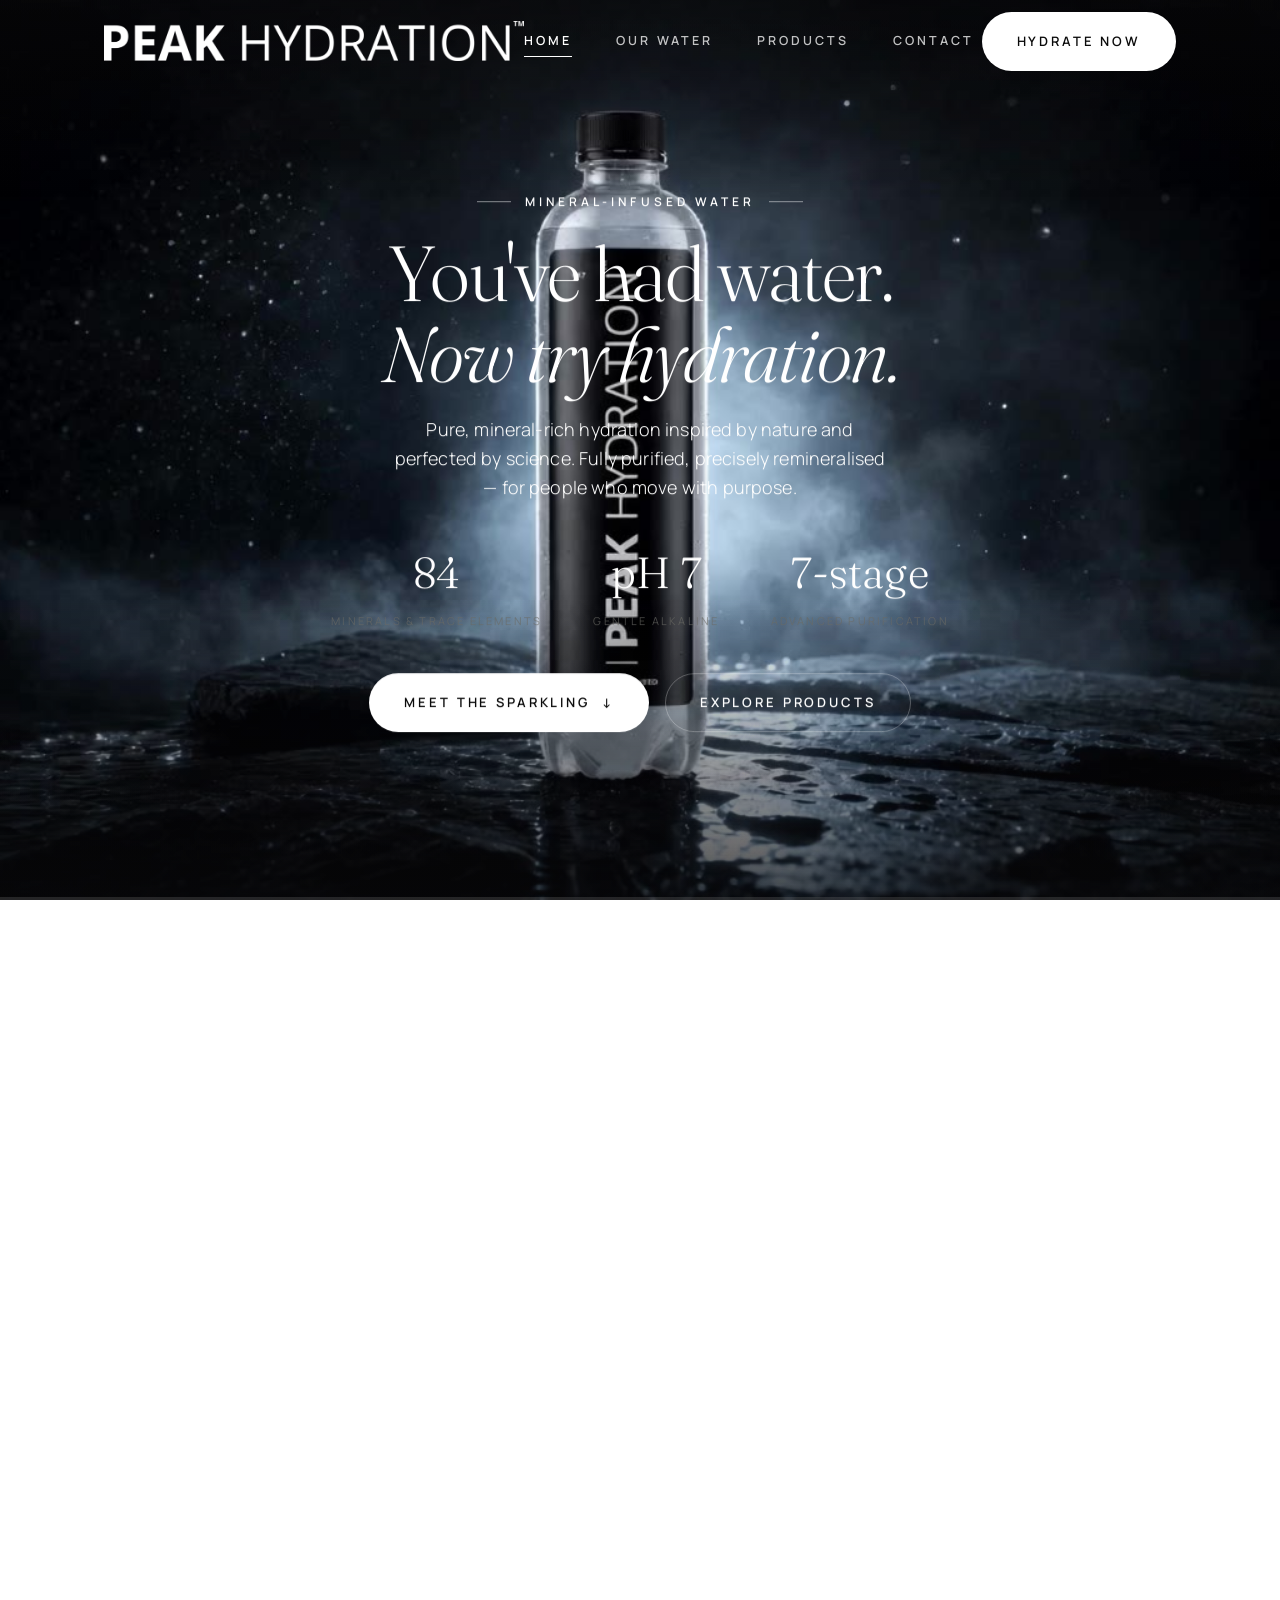
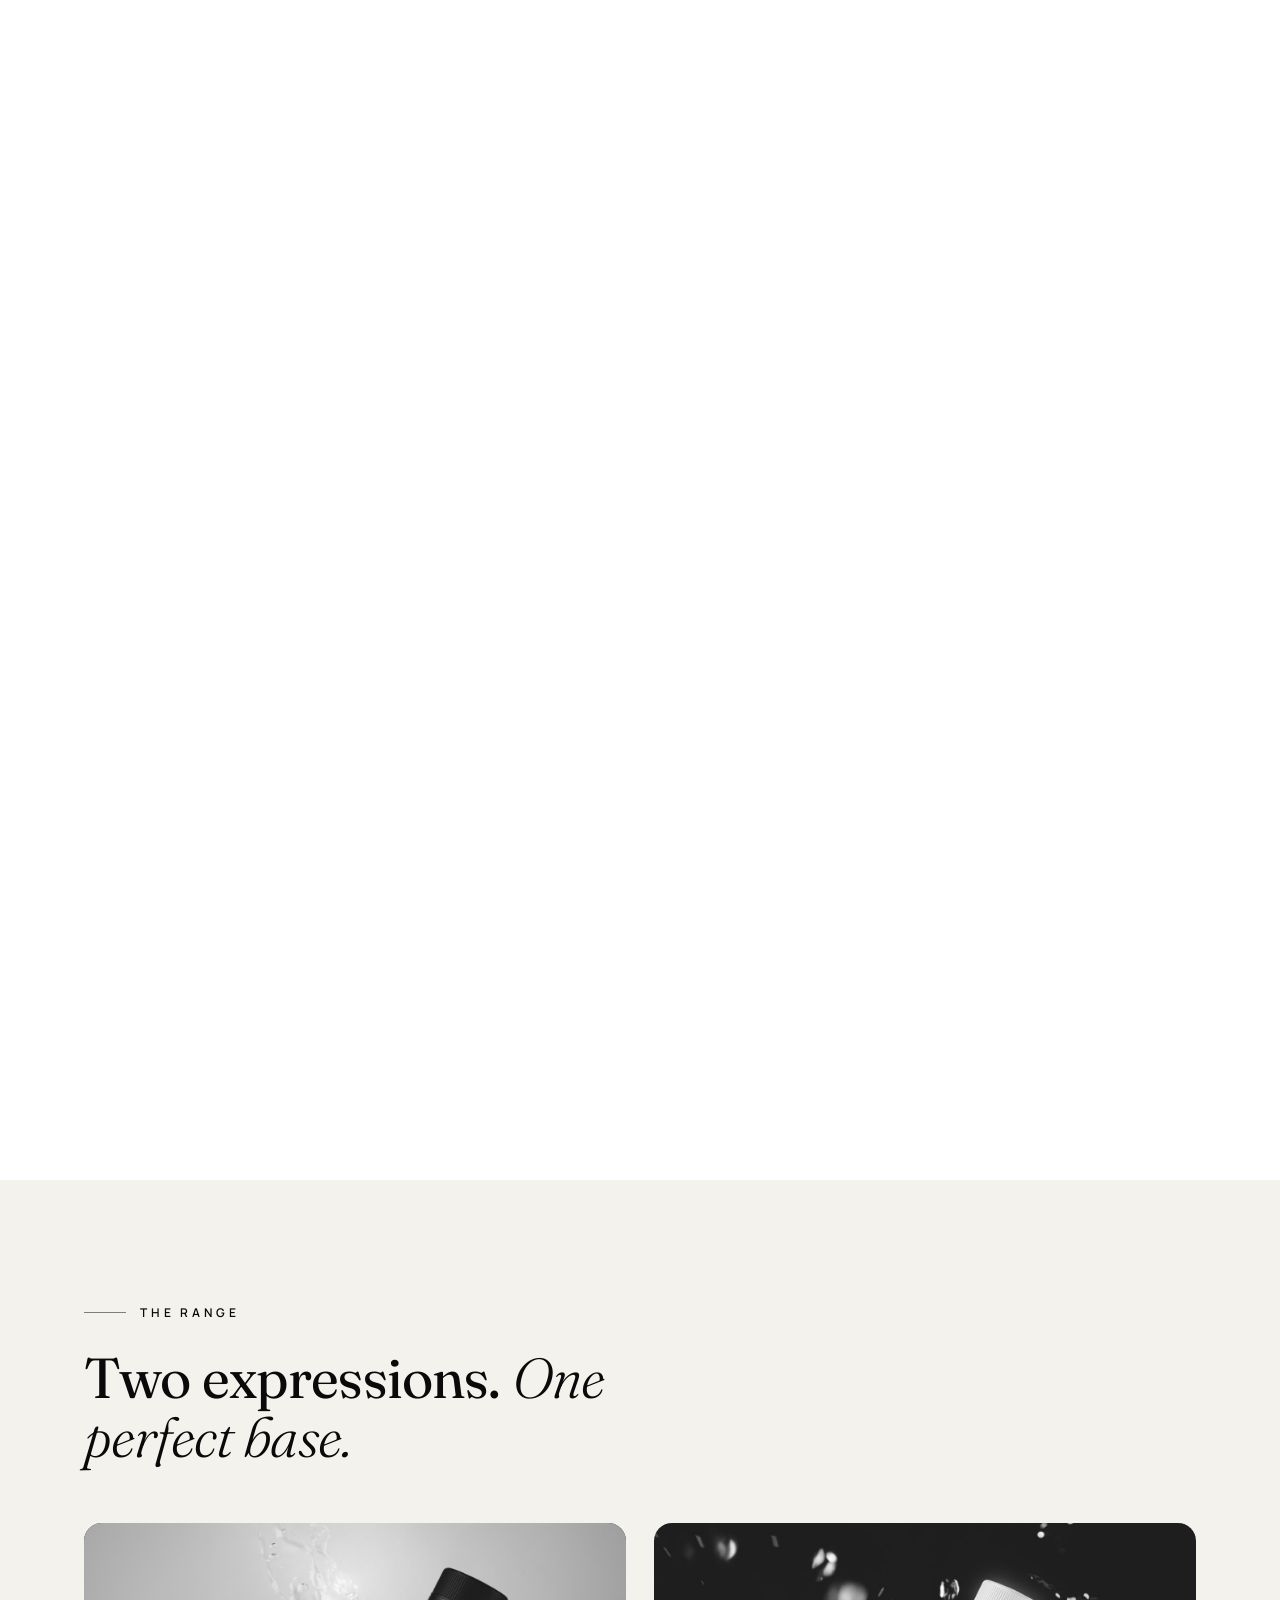
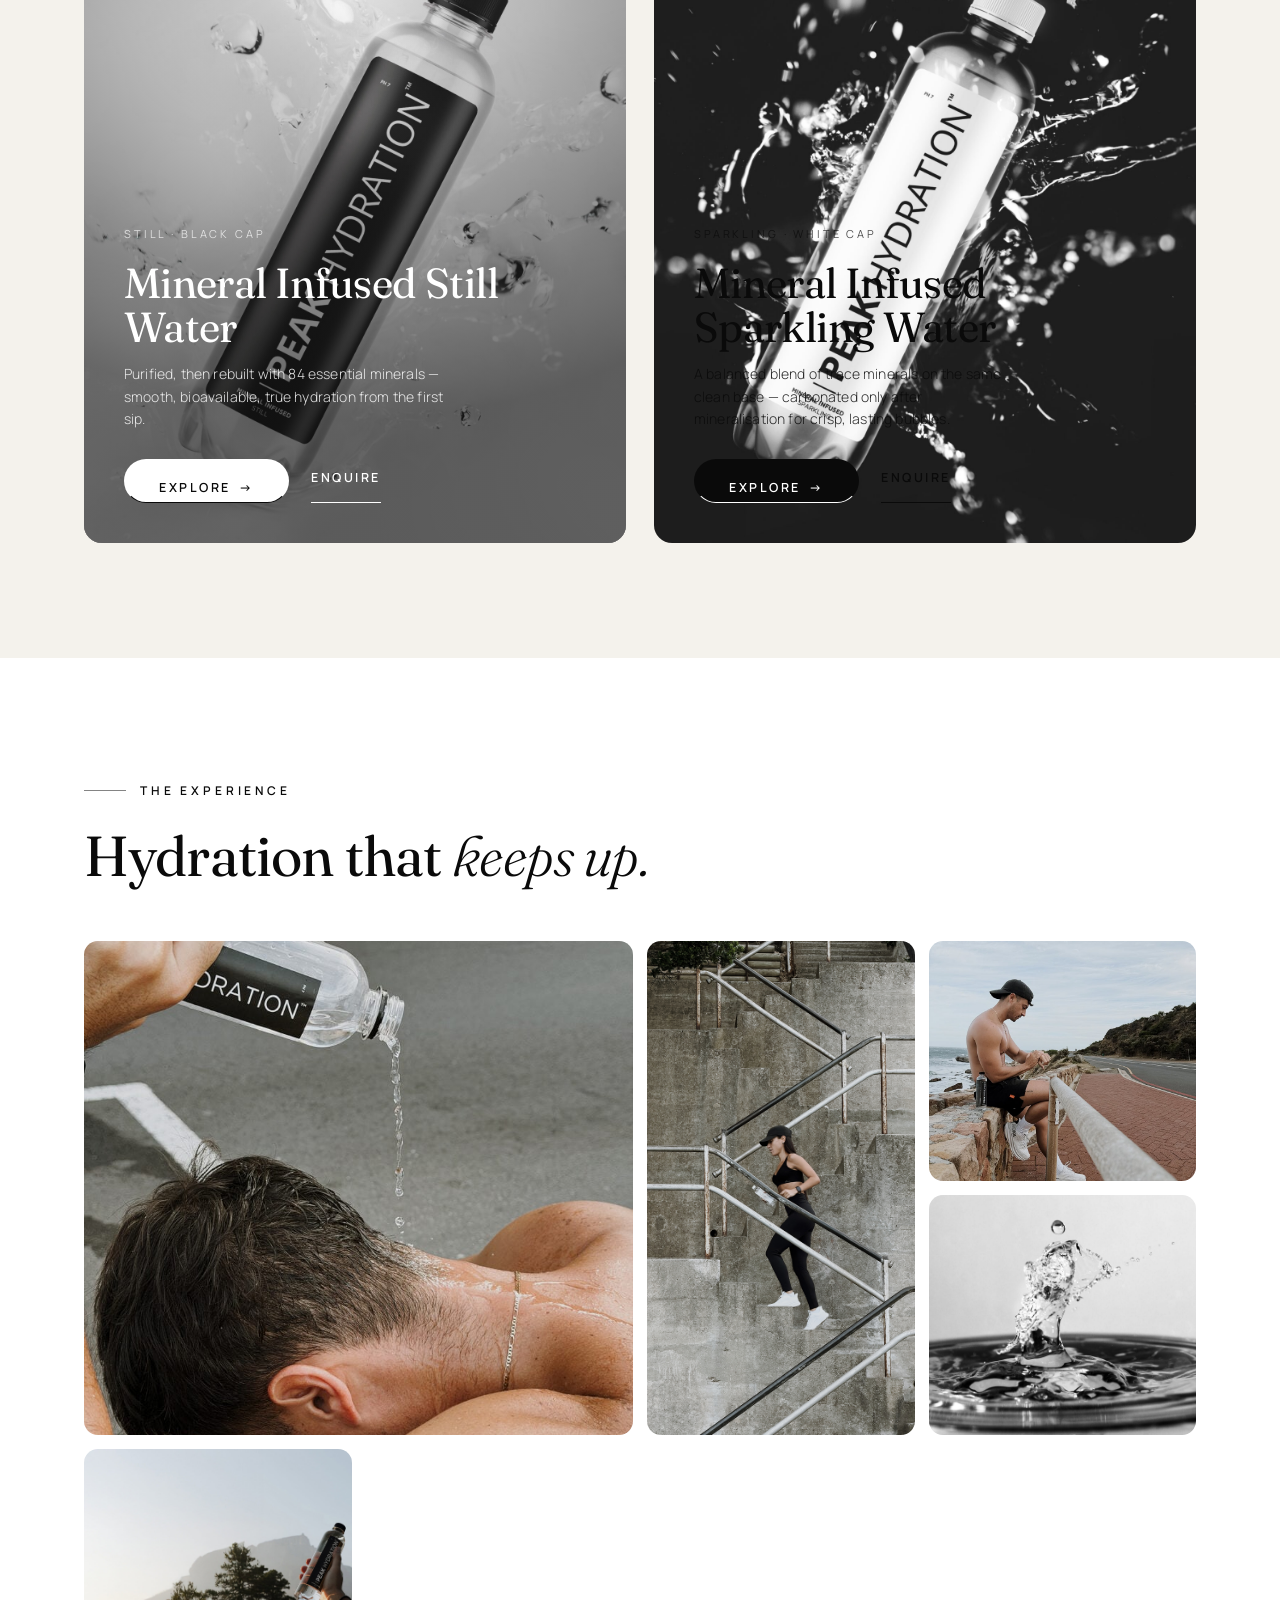
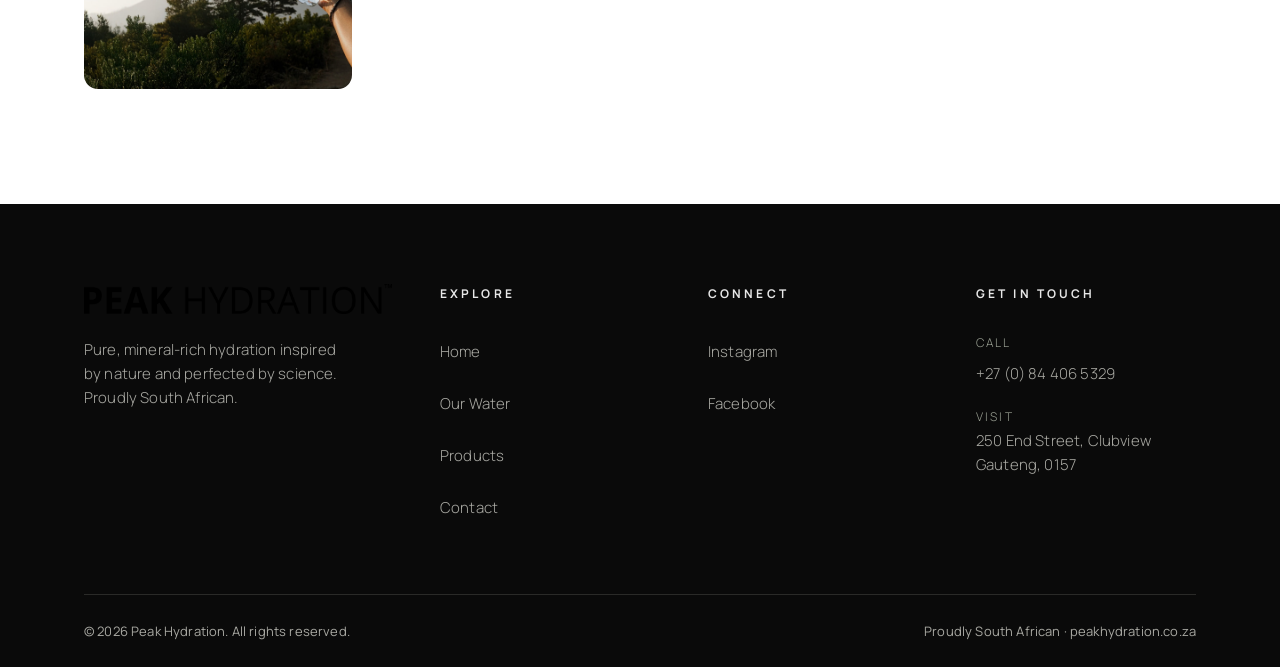
==== index.html @ 8efaf790 "first draft" ====
<!DOCTYPE html>
<html lang="en">
<head>
<meta charset="UTF-8">
<meta name="viewport" content="width=device-width, initial-scale=1.0">
<title>Peak Hydration — You've had water. Now try hydration.</title>
<meta name="description" content="Pure, mineral-rich hydration inspired by nature and perfected by science. Scroll through the film: watch the bottle spin, transform to sparkling, and burst into a splash. Peak Hydration — 84 minerals, pH 7, proudly South African.">
<meta name="theme-color" content="#0a0a0a">
<link rel="icon" type="image/png" href="assets/favicon.png">
<link rel="preconnect" href="https://fonts.googleapis.com">
<link rel="preconnect" href="https://fonts.gstatic.com" crossorigin>
<link href="https://fonts.googleapis.com/css2?family=Fraunces:ital,opsz,wght@0,9..144,300;0,9..144,400;0,9..144,500;1,9..144,300;1,9..144,400&family=Manrope:wght@300;400;500;600;700&display=swap" rel="stylesheet">
<link rel="stylesheet" href="css/style.css">
<link rel="stylesheet" href="css/movie.css">
</head>
<body>

<!-- ===================== HEADER ===================== -->
<header class="header header--dark">
  <div class="container nav-inner">
    <a href="index.html" class="brand" aria-label="Peak Hydration home">
      <img src="assets/logo.png" alt="Peak Hydration">
    </a>
    <nav class="nav-links" aria-label="Primary">
      <a href="index.html" class="active">Home</a>
      <a href="our-water.html">Our Water</a>
      <a href="products.html">Products</a>
      <a href="contact.html">Contact</a>
    </nav>
    <a href="products.html" class="btn btn--light nav-cta">Hydrate Now</a>
    <button class="nav-toggle" aria-label="Open menu" aria-expanded="false">
      <span></span><span></span><span></span>
    </button>
  </div>
</header>

<!-- ===================== MOBILE MENU ===================== -->
<div class="mobile-menu" aria-hidden="true">
  <a href="index.html">Home</a>
  <a href="our-water.html">Our Water</a>
  <a href="products.html">Products</a>
  <a href="contact.html">Contact</a>
  <div class="m-social">
    <a href="https://www.instagram.com/peakhydrationza/" target="_blank" rel="noopener">Instagram</a>
    <a href="https://www.facebook.com/profile.php?id=100063633965726" target="_blank" rel="noopener">Facebook</a>
  </div>
</div>

<!-- =====================================================================
     THE MOVIE — one continuous scroll-scrubbed film
     Three clips chained on a single timeline inside a single pinned stage.
     The picture never unsticks, so there is no seam at the hand-overs.
     ===================================================================== -->
<div class="movie" id="movie" aria-label="Peak Hydration film">

  <!-- scroll targets for #move-1/2/3 — JS parks them at the right moment -->
  <span class="movie-anchor" id="move-1"></span>
  <span class="movie-anchor" id="move-2"></span>
  <span class="movie-anchor" id="move-3"></span>

  <div class="movie-stage">

    <video class="movie-clip is-live" data-clip="0" data-dur="8.042"
           src="assets/video/clip1.mp4" poster="assets/video/clip1-poster.jpg"
           preload="auto" muted playsinline disablepictureinpicture
           disableremoteplayback tabindex="-1" aria-hidden="true"></video>
    <video class="movie-clip" data-clip="1" data-dur="8.042"
           src="assets/video/clip2.mp4" poster="assets/video/clip2-poster.jpg"
           preload="auto" muted playsinline disablepictureinpicture
           disableremoteplayback tabindex="-1" aria-hidden="true"></video>
    <video class="movie-clip" data-clip="2" data-dur="9.042"
           src="assets/video/clip3.mp4" poster="assets/video/clip3-poster.jpg"
           preload="auto" muted playsinline disablepictureinpicture
           disableremoteplayback tabindex="-1" aria-hidden="true"></video>

    <div class="movie-scrim movie-scrim--dark" aria-hidden="true"></div>
    <div class="movie-scrim movie-scrim--light" aria-hidden="true"></div>

    <!-- ---------- BEAT 1 · STILL ---------- -->
    <div class="movie-copy" data-copy="0">
      <div class="movie-copy__inner">
        <p class="mini">Mineral-Infused Water</p>
        <h1>You've had water.<br><em>Now try hydration.</em></h1>
        <p class="sub">Pure, mineral-rich hydration inspired by nature and perfected by science. Fully purified, precisely remineralised — for people who move with purpose.</p>
        <div class="facts">
          <div class="fact"><strong>84</strong><span>Minerals &amp; trace elements</span></div>
          <div class="fact"><strong>pH 7</strong><span>Gentle alkaline</span></div>
          <div class="fact"><strong>7-stage</strong><span>Advanced purification</span></div>
        </div>
        <div class="actions">
          <a href="#move-2" class="btn btn--solid">Meet the Sparkling <span class="arrow">↓</span></a>
          <a href="products.html" class="btn btn--ghost">Explore Products</a>
        </div>
      </div>
    </div>

    <!-- ---------- BEAT 2 · SPARKLING ---------- -->
    <div class="movie-copy" data-copy="1">
      <div class="movie-copy__inner">
        <p class="mini">Mineral-Infused Sparkling</p>
        <h2>The same water, <em>with a sparkle.</em></h2>
        <p class="sub">Built on the same clean, mineral-rich base, carbonated only after mineralisation — for a cleaner taste and fine, lasting bubbles. Same 84 minerals. Same pH&nbsp;7. Newly alive.</p>
        <div class="facts">
          <div class="fact"><strong>White cap</strong><span>Sparkling edition</span></div>
          <div class="fact"><strong>Fine</strong><span>Bubbles that last</span></div>
          <div class="fact"><strong>pH 7</strong><span>Gentle alkaline</span></div>
        </div>
        <div class="actions">
          <a href="#move-3" class="btn btn--solid">Keep Watching <span class="arrow">↓</span></a>
          <a href="products.html#sparkling" class="btn btn--ghost">Explore Sparkling</a>
        </div>
      </div>
    </div>

    <!-- ---------- BEAT 3 · JOIN THE MOVEMENT ---------- -->
    <div class="movie-copy cta-copy" data-copy="2">
      <div class="movie-copy__inner">
        <p class="mini">Join the Movement</p>
        <h2>Real minerals. <em>Real hydration.</em></h2>
        <p class="sub">Sharper focus. Total support. Pure balance. Be the first to know when Peak Hydration reaches your town.</p>
        <form class="form" action="send-message.php" method="POST" data-form>
          <input type="hidden" name="subject" value="Website — Join the movement">
          <input type="hidden" name="form" value="newsletter">
          <input type="email" name="email" placeholder="Your email address" required aria-label="Email">
          <button type="submit" class="btn btn--solid">Notify Me</button>
        </form>
        <p class="form-note" data-form-status></p>
      </div>
    </div>

    <div class="movie-hint" aria-hidden="true"><span class="mouse"></span>Scroll to pour</div>
  </div>
</div>

<!-- overall film progress rail -->
<div class="movie-progress" aria-hidden="true"><div class="movie-progress__fill"></div></div>

<!-- ===================== POST-MOVIE: THE RANGE ===================== -->
<section class="section section--cream">
  <div class="container">
    <span class="eyebrow reveal">The Range</span>
    <h2 class="display-md reveal" data-d="1" style="max-width:12em;margin:26px 0 56px;">Two expressions. <em class="italic">One perfect base.</em></h2>
    <div class="products-grid">
      <article class="product-card product-card--still reveal">
        <div class="product-card__bg"><img src="assets/still-square.jpg" alt="Mineral infused still water" loading="lazy"></div>
        <div class="product-card__body">
          <span class="tag">Still · Black Cap</span>
          <h3>Mineral Infused Still Water</h3>
          <p class="meta">Purified, then rebuilt with 84 essential minerals — smooth, bioavailable, true hydration from the first sip.</p>
          <div class="product-card__links">
            <a href="products.html#still" class="btn btn--light">Explore <span class="arrow">→</span></a>
            <a href="contact.html">Enquire</a>
          </div>
        </div>
      </article>
      <article class="product-card product-card--spark reveal" data-d="1">
        <div class="product-card__bg"><img src="assets/sparkling-square.jpg" alt="Mineral infused sparkling water" loading="lazy"></div>
        <div class="product-card__body">
          <span class="tag">Sparkling · White Cap</span>
          <h3>Mineral Infused Sparkling Water</h3>
          <p class="meta">A balanced blend of trace minerals on the same clean base — carbonated only after mineralisation for crisp, lasting bubbles.</p>
          <div class="product-card__links">
            <a href="products.html#sparkling" class="btn btn--dark">Explore <span class="arrow">→</span></a>
            <a href="contact.html">Enquire</a>
          </div>
        </div>
      </article>
    </div>
  </div>
</section>

<!-- ===================== POST-MOVIE: GALLERY ===================== -->
<section class="section">
  <div class="container">
    <span class="eyebrow reveal">The Experience</span>
    <h2 class="display-md reveal" data-d="1" style="margin:26px 0 56px;">Hydration that <em class="italic">keeps up.</em></h2>
    <div class="gallery">
      <figure class="wide reveal"><img src="assets/gap.jpg" alt="Clean, mineralised water" loading="lazy"></figure>
      <figure class="tall reveal" data-d="1"><img src="assets/lifestyle-1.jpg" alt="Peak Hydration in action" loading="lazy"></figure>
      <figure class="reveal" data-d="2"><img src="assets/lifestyle-2.jpg" alt="Peak Hydration" loading="lazy"></figure>
      <figure class="reveal" data-d="2"><img src="assets/purified.jpg" alt="Waterfall source" loading="lazy"></figure>
      <figure class="reveal" data-d="3"><img src="assets/sparkling-wide.jpg" alt="Sparkling water" loading="lazy"></figure>
    </div>
  </div>
</section>

<!-- ===================== FOOTER ===================== -->
<footer class="footer">
  <div class="container">
    <div class="footer__top">
      <div class="footer__brand">
        <img src="assets/logo.png" alt="Peak Hydration">
        <p class="footer__about">Pure, mineral-rich hydration inspired by nature and perfected by science. Proudly South African.</p>
      </div>
      <div>
        <h4>Explore</h4>
        <ul>
          <li><a href="index.html">Home</a></li>
          <li><a href="our-water.html">Our Water</a></li>
          <li><a href="products.html">Products</a></li>
          <li><a href="contact.html">Contact</a></li>
        </ul>
      </div>
      <div>
        <h4>Connect</h4>
        <ul>
          <li><a href="https://www.instagram.com/peakhydrationza/" target="_blank" rel="noopener">Instagram</a></li>
          <li><a href="https://www.facebook.com/profile.php?id=100063633965726" target="_blank" rel="noopener">Facebook</a></li>
        </ul>
      </div>
      <div>
        <h4>Get in Touch</h4>
        <ul class="footer__contact">
          <li><span>Call</span><a href="tel:+27844065329">+27 (0) 84 406 5329</a></li>
          <li><span>Visit</span>250 End Street, Clubview<br>Gauteng, 0157</li>
        </ul>
      </div>
    </div>
    <div class="footer__bottom">
      <span>© <span data-year>2026</span> Peak Hydration. All rights reserved.</span>
      <span>Proudly South African · <a href="index.html">peakhydration.co.za</a></span>
    </div>
  </div>
</footer>

<script src="js/main.js"></script>
<script src="js/scrub.js"></script>
</body>
</html>
---- css/style.css ----
/* ==========================================================================
   PEAK HYDRATION — Brand site stylesheet
   Premium monochrome · nature-meets-science · editorial
   ========================================================================== */

:root {
  /* Palette (from the brand) */
  --ink:        #0a0a0a;   /* near-black primary */
  --ink-soft:   #111111;
  --ink-2:      #1c1c1c;
  --paper:      #ffffff;
  --paper-2:    #f4f2ec;   /* warm cream section bg */
  --paper-3:    #ecebe6;
  --grey:       #6b6b66;   /* muted body text on light */
  --grey-dark:  #a8a8a2;   /* muted body text on dark */
  --line:       #e0ded8;   /* hairline on light */
  --line-dark:  #2a2a28;   /* hairline on dark */
  --forest:     #33402f;   /* nature accent (from waterfall) */
  --stone:      #9aa093;   /* muted sage */

  /* Type */
  --serif: "Fraunces", Georgia, "Times New Roman", serif;
  --sans:  "Manrope", "Helvetica Neue", Arial, sans-serif;

  /* Layout */
  --container: 1240px;
  --gutter: clamp(20px, 5vw, 64px);
  --radius: 18px;
  --nav-h: 84px;

  /* Motion */
  --ease: cubic-bezier(0.22, 1, 0.36, 1);
  --fast: 0.45s;
}

/* ---------- Reset ---------- */
*, *::before, *::after { box-sizing: border-box; margin: 0; padding: 0; }
html { scroll-behavior: smooth; -webkit-text-size-adjust: 100%; }
body {
  font-family: var(--sans);
  color: var(--ink);
  background: var(--paper);
  line-height: 1.6;
  font-weight: 400;
  letter-spacing: 0.01em;
  overflow-x: hidden;
  -webkit-font-smoothing: antialiased;
}
img { max-width: 100%; display: block; }
a { color: inherit; text-decoration: none; }
ul { list-style: none; }
button { font: inherit; cursor: pointer; background: none; border: none; }

::selection { background: var(--ink); color: var(--paper); }

/* Scrollbar */
::-webkit-scrollbar { width: 10px; }
::-webkit-scrollbar-track { background: var(--paper); }
::-webkit-scrollbar-thumb { background: #c9c7c0; border-radius: 20px; }

/* ---------- Utility ---------- */
.container { max-width: var(--container); margin: 0 auto; padding: 0 var(--gutter); }
.section { padding: clamp(64px, 9vw, 132px) 0; }
.section--dark { background: var(--ink); color: var(--paper); }
.section--cream { background: var(--paper-2); }
.eyebrow {
  font-family: var(--sans);
  font-size: 12px;
  font-weight: 600;
  text-transform: uppercase;
  letter-spacing: 0.32em;
  display: inline-flex;
  align-items: center;
  gap: 14px;
}
.eyebrow::before { content: ""; width: 42px; height: 1px; background: currentColor; opacity: 0.5; }
.eyebrow--center { justify-content: center; }
.eyebrow--center::after { content: ""; width: 42px; height: 1px; background: currentColor; opacity: 0.5; }

h1, h2, h3, .display {
  font-family: var(--serif);
  font-weight: 400;
  line-height: 1.05;
  letter-spacing: -0.015em;
}
.display-xl { font-size: clamp(44px, 8.5vw, 118px); }
.display-lg { font-size: clamp(38px, 6vw, 84px); }
.display-md { font-size: clamp(30px, 4.4vw, 60px); }
.title-sm { font-size: clamp(24px, 3vw, 40px); }
.italic { font-style: italic; font-weight: 300; }
.lead {
  font-size: clamp(17px, 1.6vw, 21px);
  line-height: 1.7;
  color: var(--grey);
  font-weight: 300;
}
.section--dark .lead { color: var(--grey-dark); }

/* Buttons */
.btn {
  display: inline-flex;
  align-items: center;
  gap: 12px;
  font-family: var(--sans);
  font-size: 13px;
  font-weight: 600;
  text-transform: uppercase;
  letter-spacing: 0.22em;
  padding: 18px 34px;
  border-radius: 100px;
  border: 1px solid transparent;
  transition: all var(--fast) var(--ease);
  white-space: nowrap;
}
.btn--light { background: var(--paper); color: var(--ink); }
.btn--dark { background: var(--ink); color: var(--paper); }
.btn--outline-light { border-color: rgba(255,255,255,0.4); color: var(--paper); }
.btn--outline-dark { border-color: rgba(10,10,10,0.35); color: var(--ink); }
.btn .arrow { transition: transform var(--fast) var(--ease); }
.btn:hover .arrow { transform: translateX(6px); }
.btn--light:hover { background: var(--paper-2); transform: translateY(-2px); }
.btn--dark:hover { background: #262626; transform: translateY(-2px); }
.btn--outline-light:hover { background: var(--paper); color: var(--ink); border-color: var(--paper); }
.btn--outline-dark:hover { background: var(--ink); color: var(--paper); border-color: var(--ink); }

/* ---------- Header ---------- */
.header {
  position: fixed;
  inset: 0 0 auto 0;
  z-index: 100;
  height: var(--nav-h);
  display: flex;
  align-items: center;
  transition: background 0.5s var(--ease), box-shadow 0.5s var(--ease), border-color 0.5s var(--ease);
  border-bottom: 1px solid transparent;
}
.header.scrolled {
  background: rgba(255,255,255,0.92);
  backdrop-filter: blur(14px);
  -webkit-backdrop-filter: blur(14px);
  border-bottom-color: var(--line);
}
.header--dark.scrolled { background: rgba(10,10,10,0.9); border-bottom-color: var(--line-dark); }
.nav-inner { display: flex; align-items: center; justify-content: space-between; }
.brand { display: flex; align-items: center; }
.brand img { height: 40px; width: auto; }
.header--dark .brand { filter: brightness(0) invert(1); }
.nav-links { display: flex; align-items: center; gap: 44px; }
.nav-links a {
  font-size: 12.5px;
  font-weight: 600;
  letter-spacing: 0.24em;
  text-transform: uppercase;
  opacity: 0.75;
  position: relative;
  padding: 6px 0;
  transition: opacity 0.3s, color 0.4s;
}
.nav-links a::after {
  content: "";
  position: absolute; left: 0; bottom: 0;
  width: 0; height: 1px; background: currentColor;
  transition: width 0.4s var(--ease);
}
.nav-links a:hover, .nav-links a.active { opacity: 1; }
.nav-links a:hover::after, .nav-links a.active::after { width: 100%; }
.header--dark .nav-links a { color: var(--paper); }
.nav-cta { margin-left: 8px; }

/* Mobile nav */
.nav-toggle { display: none; flex-direction: column; gap: 6px; padding: 10px; z-index: 120; }
.nav-toggle span { width: 26px; height: 2px; background: currentColor; transition: 0.35s var(--ease); }
.header--dark .nav-toggle { color: var(--paper); }
.mobile-menu {
  position: fixed; inset: 0; z-index: 110;
  background: var(--ink); color: var(--paper);
  display: flex; flex-direction: column;
  justify-content: center; gap: 8px;
  padding: 0 var(--gutter);
  transform: translateX(100%);
  transition: transform 0.6s var(--ease);
  visibility: hidden;
}
.mobile-menu.open { transform: translateX(0); visibility: visible; }
.mobile-menu a {
  font-family: var(--serif);
  font-size: 40px;
  font-weight: 400;
  padding: 10px 0;
  border-bottom: 1px solid var(--line-dark);
  transition: color 0.3s, padding-left 0.4s var(--ease);
}
.mobile-menu a:hover { color: #cfcfc9; padding-left: 10px; }
.mobile-menu .m-social { margin-top: 40px; display: flex; gap: 28px; }
.mobile-menu .m-social a { font-size: 13px; letter-spacing: 0.2em; text-transform: uppercase; font-family: var(--sans); border: none; }

/* ---------- Hero ---------- */
.hero {
  position: relative;
  min-height: 100vh;
  min-height: 100svh;
  background: var(--ink);
  color: var(--paper);
  display: flex;
  align-items: center;
  overflow: hidden;
}
.hero__bg {
  position: absolute; inset: -4%;
  background-size: cover; background-position: center;
  opacity: 0.30;
  filter: grayscale(0.35) contrast(1.05);
}
.hero__bg::after {
  content: ""; position: absolute; inset: 0;
  background: radial-gradient(120% 90% at 50% 10%, transparent 40%, rgba(10,10,10,0.9) 100%);
}
.hero__inner { position: relative; z-index: 2; display: grid; grid-template-columns: 1.1fr 0.9fr; align-items: center; gap: 40px; padding-top: var(--nav-h); }
.hero__eyebrow { opacity: 0.85; color: var(--grey-dark); }
.hero h1 { margin: 28px 0 26px; font-weight: 300; }
.hero h1 strong { font-weight: 400; color: var(--paper); }
.hero .lead { max-width: 520px; color: var(--grey-dark); }
.hero__actions { display: flex; flex-wrap: wrap; gap: 16px; margin-top: 44px; }
.hero__visual { position: relative; height: 560px; }
.hero__bottle {
  position: absolute; right: 6%; bottom: 0;
  height: 88%;
  filter: drop-shadow(0 40px 60px rgba(0,0,0,0.55));
  animation: floaty 7s ease-in-out infinite;
}
@keyframes floaty { 0%,100% { transform: translateY(0) rotate(-2deg); } 50% { transform: translateY(-18px) rotate(0deg); } }
.hero__ring {
  position: absolute; right: 2%; bottom: 4%;
  width: 420px; height: 420px; border-radius: 50%;
  border: 1px solid rgba(255,255,255,0.14);
}
.hero__ring::before {
  content: ""; position: absolute; inset: 56px; border-radius: 50%;
  border: 1px dashed rgba(255,255,255,0.12);
}
.hero__badge {
  position: absolute; left: 0; bottom: 18%;
  display: flex; align-items: center; gap: 14px;
  padding: 16px 22px; border-radius: 100px;
  background: rgba(255,255,255,0.06);
  border: 1px solid rgba(255,255,255,0.2);
  backdrop-filter: blur(10px);
  animation: floaty 6s ease-in-out infinite reverse;
}
.hero__badge strong { font-family: var(--serif); font-size: 26px; font-weight: 400; }
.hero__badge small { font-size: 11px; letter-spacing: 0.2em; text-transform: uppercase; color: var(--grey-dark); display: block; }

/* Hero scroll cue */
.scroll-cue {
  position: absolute; left: 50%; bottom: 28px; transform: translateX(-50%);
  z-index: 3; display: flex; flex-direction: column; align-items: center; gap: 10px;
  color: var(--grey-dark);
}
.scroll-cue .mouse { width: 24px; height: 38px; border: 1.5px solid rgba(255,255,255,0.4); border-radius: 14px; position: relative; }
.scroll-cue .mouse::after { content: ""; position: absolute; top: 7px; left: 50%; transform: translateX(-50%); width: 3px; height: 7px; border-radius: 3px; background: var(--paper); animation: wheel 1.8s infinite; }
@keyframes wheel { 0% { opacity: 1; top: 7px; } 100% { opacity: 0; top: 20px; } }
.scroll-cue span { font-size: 10px; letter-spacing: 0.3em; text-transform: uppercase; }

/* ---------- Marquee ---------- */
.marquee { background: var(--ink); color: var(--paper); border-top: 1px solid var(--line-dark); padding: 22px 0; overflow: hidden; }
.marquee--cream { background: var(--paper-2); color: var(--ink); border-top: 1px solid var(--line); border-bottom: 1px solid var(--line); }
.marquee__track { display: flex; gap: 0; white-space: nowrap; width: max-content; animation: marquee 32s linear infinite; }
.marquee__track span {
  font-family: var(--serif); font-style: italic; font-weight: 300;
  font-size: 22px; padding: 0 26px; display: inline-flex; align-items: center; gap: 52px;
}
.marquee__track span::after { content: "◆"; font-size: 12px; opacity: 0.5; font-style: normal; }
@keyframes marquee { from { transform: translateX(0); } to { transform: translateX(-50%); } }

/* ---------- Editorial / statement ---------- */
.statement { display: grid; grid-template-columns: 1fr 1fr; gap: clamp(32px, 6vw, 96px); align-items: center; }
.statement__media { position: relative; }
.statement__media img { border-radius: var(--radius); width: 100%; height: 100%; object-fit: cover; }
.statement__media--tall img { aspect-ratio: 4 / 5; }
.statement .eyebrow { margin-bottom: 26px; }
.statement h2 { margin-bottom: 26px; }
.statement .lead { margin-bottom: 18px; }
.statement .lead:last-of-type { margin-bottom: 0; }
.statement__btn { margin-top: 36px; }

.stats-banner { display: grid; grid-template-columns: repeat(4, 1fr); gap: 40px; border-top: 1px solid var(--line-dark); padding-top: clamp(40px, 6vw, 72px); margin-top: clamp(52px, 8vw, 110px); }
.stat h3 { font-size: clamp(40px, 5vw, 72px); font-weight: 300; }
.stat h3 em { font-style: normal; color: var(--stone); }
.stat p { margin-top: 10px; color: var(--grey-dark); font-size: 13.5px; text-transform: uppercase; letter-spacing: 0.2em; }

/* ---------- Pillars ---------- */
.pillars { display: grid; grid-template-columns: repeat(3, 1fr); gap: 26px; }
.pillar {
  position: relative; padding: 48px 36px;
  border-radius: var(--radius);
  border: 1px solid var(--line);
  background: var(--paper);
  overflow: hidden;
  transition: transform var(--fast) var(--ease), box-shadow var(--fast) var(--ease);
}
.pillar:hover { transform: translateY(-8px); box-shadow: 0 30px 60px rgba(10,10,10,0.08); }
.pillar__num { font-family: var(--serif); font-size: 15px; color: var(--stone); font-style: italic; }
.pillar h3 { margin: 26px 0 16px; }
.pillar p { color: var(--grey); font-size: 15.5px; font-weight: 300; }
.pillar__icon { width: 56px; height: 56px; display: grid; place-items: center; border-radius: 14px; background: var(--paper-2); color: var(--ink); }

/* ---------- Products ---------- */
.products-grid { display: grid; grid-template-columns: 1fr 1fr; gap: 28px; }
.product-card {
  position: relative; border-radius: var(--radius); overflow: hidden;
  background: var(--ink); color: var(--paper);
  min-height: 620px; display: flex; align-items: flex-end;
}
.product-card--spark { background: var(--paper-2); color: var(--ink); }
.product-card__bg { position: absolute; inset: 0; height: 100%; }
.product-card__bg img { width: 100%; height: 100%; object-fit: cover; }
.product-card--still .product-card__bg { background: linear-gradient(180deg, #171717, #0a0a0a); }
.product-card--still .product-card__bg::after { content:""; position:absolute; inset:0; background: radial-gradient(100% 70% at 50% 10%, transparent, rgba(10,10,10,0.6)); }
.product-card__bottle {
  position: absolute; top: 6%; left: 50%; transform: translateX(-50%);
  height: 58%; filter: drop-shadow(0 24px 34px rgba(0,0,0,0.4));
  transition: transform 0.6s var(--ease);
}
.product-card:hover .product-card__bottle { transform: translateX(-50%) translateY(-10px); }
.product-card__body { position: relative; z-index: 2; padding: 40px; width: 100%; }
.product-card .tag { font-size: 11px; letter-spacing: 0.26em; text-transform: uppercase; opacity: 0.7; }
.product-card h3 { font-size: clamp(28px, 3.4vw, 42px); margin: 16px 0 14px; }
.product-card .meta { font-size: 14px; font-weight: 300; opacity: 0.85; max-width: 40ch; }
.product-card__links { display: flex; gap: 22px; margin-top: 28px; }
.product-card__links a { font-size: 12.5px; font-weight: 600; text-transform: uppercase; letter-spacing: 0.2em; display: inline-flex; align-items: center; gap: 8px; border-bottom: 1px solid; padding-bottom: 4px; transition: opacity 0.3s; }
.product-card__links a:hover { opacity: 0.6; }

/* ---------- Split feature ---------- */
.split { display: grid; grid-template-columns: 1fr 1fr; gap: 0; align-items: center; }
.split__media img { width: 100%; height: 100%; object-fit: cover; }
.split__content { padding: clamp(40px, 6vw, 100px); }
.split--dark .split__content { background: var(--ink); color: var(--paper); }

/* ---------- Gallery ---------- */
.gallery { display: grid; grid-template-columns: repeat(4, 1fr); grid-auto-rows: 240px; gap: 14px; }
.gallery figure { position: relative; overflow: hidden; border-radius: 14px; }
.gallery figure img { width: 100%; height: 100%; object-fit: cover; transition: transform 0.6s var(--ease); }
.gallery figure:hover img { transform: scale(1.06); }
.gallery figure.wide { grid-column: span 2; grid-row: span 2; }
.gallery figure.tall { grid-row: span 2; }

/* ---------- CTA ---------- */
.cta { text-align: center; position: relative; overflow: hidden; }
.cta .display-md { max-width: 15em; margin: 26px auto 0; }
.cta .lead { max-width: 560px; margin: 26px auto 0; }
.cta__form { display: flex; justify-content: center; gap: 12px; margin: 44px auto 0; max-width: 520px; }
.cta__input {
  flex: 1; padding: 18px 24px; border-radius: 100px;
  border: 1px solid var(--line-dark); background: rgba(255,255,255,0.05);
  color: var(--paper); font-family: var(--sans); font-size: 15px;
}
.cta--cream .cta__input { border-color: rgba(10,10,10,0.25); background: var(--paper); color: var(--ink); }
.cta__input::placeholder { color: var(--grey-dark); }
.cta__input:focus { outline: none; border-color: var(--paper); }
.cta--cream .cta__input:focus { border-color: var(--ink); }
.form-note { margin-top: 16px; font-size: 13px; color: var(--grey-dark); }

/* ---------- Footer ---------- */
.footer { background: var(--ink); color: var(--paper); }
.footer__top { display: grid; grid-template-columns: 1.4fr 1fr 1fr 1fr; gap: 48px; padding: 80px 0 60px; }
.footer .brand img { filter: brightness(0) invert(1); height: 46px; }
.footer__about { max-width: 30ch; margin-top: 24px; color: var(--grey-dark); font-size: 15px; font-weight: 300; }
.footer h4 { font-size: 12px; text-transform: uppercase; letter-spacing: 0.26em; margin-bottom: 22px; color: var(--paper); opacity: 0.9; }
.footer ul a, .footer ul li { color: var(--grey-dark); font-size: 15px; font-weight: 300; display: block; padding: 7px 0; transition: color 0.3s; }
.footer ul a:hover { color: var(--paper); }
.footer__contact li { padding: 8px 0; }
.footer__contact li span { display: block; font-size: 12px; text-transform: uppercase; letter-spacing: 0.18em; color: var(--stone); margin-bottom: 3px; }
.footer__bottom { border-top: 1px solid var(--line-dark); padding: 26px 0; display: flex; justify-content: space-between; gap: 20px; flex-wrap: wrap; color: var(--grey-dark); font-size: 13px; }
.footer__bottom a:hover { color: var(--paper); }

/* ---------- Page hero (inner) ---------- */
.page-hero { position: relative; background: var(--ink); color: var(--paper); padding: calc(var(--nav-h) + clamp(60px, 9vw, 120px)) 0 clamp(50px, 7vw, 90px); overflow: hidden; }
.page-hero--cream { background: var(--paper-2); color: var(--ink); }
.page-hero .eyebrow { color: var(--grey-dark); }
.page-hero--cream .eyebrow { color: var(--stone); }
.page-hero h1 { margin: 24px 0 20px; font-weight: 300; }
.page-hero .lead { max-width: 640px; }

/* ---------- Accordion ---------- */
.accordion { border-top: 1px solid var(--line); }
.acc-item { border-bottom: 1px solid var(--line); }
.acc-head {
  width: 100%; display: flex; align-items: center; justify-content: space-between;
  gap: 24px; text-align: left; padding: 30px 0;
}
.acc-head h3 { font-size: clamp(20px, 2.6vw, 30px); }
.acc-icon { position: relative; flex: 0 0 auto; width: 44px; height: 44px; border-radius: 50%; border: 1px solid var(--line); color: var(--ink); transition: transform 0.5s var(--ease), background 0.3s; }
.acc-icon::before, .acc-icon::after { content: ""; position: absolute; top: 50%; left: 50%; background: currentColor; }
.acc-icon::before { width: 14px; height: 1.5px; transform: translate(-50%, -50%); }
.acc-icon::after { width: 1.5px; height: 14px; transform: translate(-50%, -50%); }
.acc-item.open .acc-icon { background: var(--ink); color: var(--paper); transform: rotate(45deg); }
.acc-panel { max-height: 0; overflow: hidden; transition: max-height 0.55s var(--ease); }
.acc-panel__inner { padding: 0 0 32px; max-width: 68ch; color: var(--grey); font-weight: 300; }
.acc-panel__inner p { margin-bottom: 14px; }

/* ---------- Contrast pair ---------- */
.pair { display: grid; grid-template-columns: 1fr 1fr; }
.pair__block { padding: clamp(36px, 5vw, 80px) clamp(24px, 4vw, 72px); }
.pair__block--dark { background: var(--ink); color: var(--paper); }
.pair__block--light { background: var(--paper-2); color: var(--ink); }
.pair__block h3 { margin: 22px 0 14px; }
.pair__block p { max-width: 46ch; font-weight: 300; }
.pair__block--dark p { color: var(--grey-dark); }
.pair__block--light p { color: var(--grey); }

/* ---------- Solution cards ---------- */
.solution-grid { display: grid; grid-template-columns: 1fr 1fr 1fr; gap: 24px; }
.solution-card { border-radius: var(--radius); overflow: hidden; background: var(--ink); color: var(--paper); border: 1px solid var(--line-dark); }
.solution-card--light { background: var(--paper); color: var(--ink); border-color: var(--line); }
.solution-card__img { width: 100%; aspect-ratio: 16/10; object-fit: cover; }
.solution-card__body { padding: 34px; }
.solution-card__body h3 { font-size: clamp(22px, 2.6vw, 30px); margin-bottom: 14px; }
.solution-card__body p { color: var(--grey-dark); font-weight: 300; font-size: 15px; }
.solution-card--light .solution-card__body p { color: var(--grey); }
.solution-card ul { margin-top: 18px; }
.solution-card ul li { padding: 6px 0; color: var(--grey-dark); font-weight: 300; font-size: 15px; display: flex; gap: 10px; align-items: center; }
.solution-card--light ul li { color: var(--grey); }
.solution-card ul li::before { content: "—"; color: var(--stone); }

/* ---------- Product detail ---------- */
.product-detail { display: grid; grid-template-columns: 0.9fr 1.1fr; gap: clamp(32px, 6vw, 90px); align-items: center; }
.product-detail__visual { position: relative; }
.product-detail__visual img { width: 100%; border-radius: var(--radius); }
.product-detail .eyebrow { margin-bottom: 24px; }
.product-detail h2 { margin-bottom: 24px; }
.product-detail .lead { margin-bottom: 20px; }
.product-detail__facts { margin: 32px 0; display: grid; grid-template-columns: repeat(3, 1fr); gap: 16px; }
.fact { padding: 20px; border-radius: 14px; background: var(--paper-2); }
.fact strong { font-family: var(--serif); font-size: 30px; font-weight: 400; display: block; }
.fact span { font-size: 12px; text-transform: uppercase; letter-spacing: 0.16em; color: var(--grey); }
.nutri { width: 100%; border-radius: 14px; }

/* ---------- Contact ---------- */
.contact-grid { display: grid; grid-template-columns: 0.85fr 1.15fr; gap: clamp(40px, 6vw, 90px); align-items: start; }
.contact-info h2 { margin: 20px 0 24px; }
.contact-list { margin-top: 40px; border-top: 1px solid var(--line); }
.contact-list li { padding: 24px 0; border-bottom: 1px solid var(--line); display: grid; grid-template-columns: 1fr; gap: 4px; }
.contact-list li span { font-size: 11.5px; text-transform: uppercase; letter-spacing: 0.2em; color: var(--stone); }
.contact-list li a, .contact-list li p { font-size: 18px; font-family: var(--serif); }
.contact-list li a:hover { text-decoration: underline; }
.form { display: grid; gap: 18px; }
.form-row { display: grid; grid-template-columns: 1fr 1fr; gap: 18px; }
.field label { display: block; font-size: 11.5px; text-transform: uppercase; letter-spacing: 0.18em; margin-bottom: 9px; color: var(--grey); }
.field input, .field textarea {
  width: 100%; padding: 17px 20px; border-radius: 12px;
  border: 1px solid var(--line); background: var(--paper);
  font-family: var(--sans); font-size: 15px; color: var(--ink); transition: border-color 0.3s, box-shadow 0.3s;
}
.field textarea { resize: vertical; min-height: 140px; }
.field input:focus, .field textarea:focus { outline: none; border-color: var(--ink); box-shadow: 0 0 0 3px rgba(10,10,10,0.08); }
.form .btn { justify-self: start; }
.form-status { display: none; padding: 16px 20px; border-radius: 12px; font-size: 14px; }
.form-status.error { display: block; background: #fbeae9; color: #8b1a12; }
.form-status.success { display: block; background: #e7f2e6; color: #1d4d1d; }

/* ---------- Reveal animation ---------- */
.reveal { opacity: 0; transform: translateY(34px); transition: opacity 0.9s var(--ease), transform 0.9s var(--ease); }
.reveal.in { opacity: 1; transform: none; }
.reveal[data-d="1"] { transition-delay: 0.1s; }
.reveal[data-d="2"] { transition-delay: 0.2s; }
.reveal[data-d="3"] { transition-delay: 0.3s; }

/* ---------- Responsive ---------- */
@media (max-width: 1024px) {
  .nav-links { display: none; }
  .nav-cta { display: none; }
  .nav-toggle { display: flex; }
  .hero__inner { grid-template-columns: 1fr; }
  .hero__visual { height: 380px; }
  .hero__ring { width: 300px; height: 300px; right: -4%; }
  .stats-banner { grid-template-columns: 1fr 1fr; }
  .pillars, .solution-grid { grid-template-columns: 1fr; }
  .statement, .split, .product-detail, .pair, .contact-grid { grid-template-columns: 1fr; }
  .products-grid { grid-template-columns: 1fr; }
  .footer__top { grid-template-columns: 1fr 1fr; }
  .gallery { grid-template-columns: repeat(2, 1fr); }
}

@media (max-width: 640px) {
  .form-row { grid-template-columns: 1fr; }
  .cta__form { flex-direction: column; }
  .stats-banner { grid-template-columns: 1fr 1fr; gap: 26px; }
  .footer__top { grid-template-columns: 1fr; }
  .product-card { min-height: 520px; }
  .section { padding: 64px 0; }
}
---- css/movie.css ----
/* ==========================================================================
   PEAK HYDRATION — Scroll-scrub cinematic landing page
   ONE continuous film. Three clips chained inside a single pinned stage,
   so the picture never unsticks and there is no seam between them.
   Text/UI colour is driven from the measured luminance of the footage,
   so contrast follows the picture instead of flipping per section.
   ========================================================================== */

/* --------------------------------------------------------------------------
   The track. Its height IS the length of the film.
   Total = 100vh (the pinned viewport) + scrub length + tail hold.
   -------------------------------------------------------------------------- */
/* colour signal — JS interpolates these from the footage luminance.
   They live on :root because the fixed header reads them too. */
:root {
  --mv-fg: #ffffff;
  --mv-bg: #0a0a0a;
  --mv-muted: rgba(255,255,255,0.62);
  --mv-line: rgba(255,255,255,0.28);
  --mv-bar: rgba(10,10,10,0.9);
  --mv-inv: 1;
}

.movie {
  position: relative;
  --film-scrub: 860vh;
  --film-tail: 60vh;
  height: calc(100vh + var(--film-scrub) + var(--film-tail));
}

/* invisible scroll targets so #move-1/2/3 still land in the right place */
.movie-anchor {
  position: absolute;
  left: 0; width: 1px; height: 1px;
  pointer-events: none; opacity: 0;
}

.movie-stage {
  position: sticky;
  top: 0;
  height: 100vh; height: 100svh;
  overflow: hidden;
  background: #000;
  isolation: isolate;
}

/* -------- the picture: all clips layered, live one on top -------- */
.movie-clip {
  position: absolute; inset: 0;
  width: 100%; height: 100%;
  object-fit: cover;
  z-index: 1;
  /* every clip stays painted — the live one simply covers the others,
     so a boundary swap can never flash black */
}
.movie-clip.is-live { z-index: 2; }

/* -------- legibility scrims, crossfaded by JS -------- */
.movie-scrim {
  position: absolute; inset: 0; z-index: 3;
  pointer-events: none;
  will-change: opacity;
}
.movie-scrim--dark {
  background:
    linear-gradient(180deg, rgba(8,8,10,0.55), rgba(8,8,10,0) 22%, rgba(8,8,10,0) 66%, rgba(8,8,10,0.72)),
    radial-gradient(120% 80% at 50% 50%, transparent 55%, rgba(8,8,10,0.42) 100%);
}
.movie-scrim--light {
  opacity: 0;
  background:
    linear-gradient(180deg, rgba(250,249,246,0.62), rgba(250,249,246,0) 24%, rgba(250,249,246,0) 62%, rgba(250,249,246,0.72)),
    radial-gradient(120% 80% at 50% 50%, transparent 52%, rgba(250,249,246,0.46) 100%);
}

/* -------- overlay copy — three blocks stacked in the one stage -------- */
.movie-copy {
  position: absolute; inset: 0; z-index: 4;
  display: grid; place-items: center;
  text-align: center;
  padding: 0 var(--gutter);
  color: var(--mv-fg);
  opacity: 0;
  will-change: opacity, transform;
  pointer-events: none;
}
/* Only the interactive bits take clicks. JS sets visibility:hidden on the
   copies that aren't live, which also keeps them out of the tab order and
   the accessibility tree — pointer-events alone would not, because a child
   set to `auto` stays clickable under a parent set to `none`. */
.movie-copy .actions,
.movie-copy .form { pointer-events: auto; }

.movie-copy .mini {
  font-family: var(--sans); font-size: 12px; font-weight: 600;
  text-transform: uppercase; letter-spacing: 0.34em;
  display: inline-flex; align-items: center; gap: 14px;
}
.movie-copy .mini::before,
.movie-copy .mini::after { content: ""; width: 34px; height: 1px; background: currentColor; opacity: .5; }

.movie-copy h1, .movie-copy h2 {
  font-family: var(--serif); font-weight: 300; letter-spacing: -0.02em;
  line-height: 1.04;
  font-size: clamp(30px, 6.4vw, 78px);
  margin: 22px auto 0; max-width: 15em;
}
.movie-copy h1 em, .movie-copy h2 em { font-style: italic; }
.movie-copy .sub {
  margin: 20px auto 0; max-width: 46ch;
  font-weight: 300; font-size: clamp(14px, 1.55vw, 18px);
}
.movie-copy .facts {
  display: flex; gap: clamp(18px, 4vw, 56px);
  justify-content: center; margin-top: 36px; flex-wrap: wrap;
}
/* the base sheet gives .fact a cream chip for the products page — on the
   film it has to be plain type over the picture */
.movie-copy .fact { background: none; padding: 0; border-radius: 0; }
.movie-copy .fact strong {
  display: block; font-family: var(--serif); font-weight: 300;
  font-size: clamp(26px, 3.4vw, 44px);
}
.movie-copy .fact span {
  font-size: 11px; letter-spacing: 0.2em; text-transform: uppercase; opacity: .7;
}
.movie-copy .actions {
  display: flex; gap: 16px; justify-content: center;
  margin-top: 40px; flex-wrap: wrap;
}
.movie-copy .form {
  display: flex; gap: 12px; justify-content: center; margin-top: 40px;
  max-width: 520px; margin-left: auto; margin-right: auto;
}
.movie-copy .form input {
  flex: 1; min-width: 0; padding: 17px 24px; border-radius: 100px;
  border: 1px solid var(--mv-line); background: transparent; color: var(--mv-fg);
  font-family: var(--sans); font-size: 15px;
}
.movie-copy .form input::placeholder { color: var(--mv-muted); }
.movie-copy .form input:focus { outline: none; border-color: var(--mv-fg); }
.movie-copy .form-note { margin-top: 14px; font-size: 13px; opacity: .7; min-height: 18px; }

/* Buttons inside the film follow the luminance signal rather than a fixed
   light/dark variant — the footage under them changes mid-clip. */
.movie-copy .btn--solid {
  background: var(--mv-fg); color: var(--mv-bg); border-color: transparent;
}
.movie-copy .btn--ghost {
  background: transparent; color: var(--mv-fg); border-color: var(--mv-line);
}
.movie-copy .btn--ghost:hover { border-color: var(--mv-fg); }

/* -------- header follows the film while the film owns the viewport -------- */
body.in-film .header--dark { color: var(--mv-fg); border-color: transparent; }
body.in-film .header--dark .nav-links a { color: var(--mv-fg); }
body.in-film .header--dark .nav-links a::after { background: var(--mv-fg); }
body.in-film .header--dark .nav-toggle { color: var(--mv-fg); }
/* NB: the base sheet puts the invert on .brand (the link), not the <img>.
   Overriding the child would be undone by the parent's filter, so this has
   to target .brand itself. */
body.in-film .header--dark .brand {
  filter: brightness(0) invert(calc(var(--mv-inv) * 100%));
}
body.in-film .header--dark.scrolled {
  background: var(--mv-bar, rgba(10,10,10,0.9));
  border-bottom-color: var(--mv-line);
}
body.in-film .header--dark .nav-cta.btn--light {
  background: var(--mv-fg); color: var(--mv-bg);
}

/* -------- progress rail -------- */
.movie-progress {
  position: fixed; left: 0; right: 0; bottom: 0; height: 3px; z-index: 60;
  background: rgba(127,127,127,0.25);
  opacity: 0; transition: opacity .4s;
  pointer-events: none;
}
body.in-film .movie-progress { opacity: 1; }
.movie-progress__fill {
  height: 100%; width: 0;
  background: var(--mv-fg, #fff);
  will-change: width;
}

/* -------- scroll hint -------- */
.movie-hint {
  position: absolute; z-index: 5; left: 50%; bottom: 5.5vh;
  transform: translateX(-50%);
  display: flex; flex-direction: column; align-items: center; gap: 9px;
  font-size: 10px; letter-spacing: 0.32em; text-transform: uppercase;
  color: var(--mv-muted);
  pointer-events: none; opacity: 0;
}
.movie-hint .mouse {
  width: 22px; height: 34px; border: 1.5px solid currentColor;
  border-radius: 12px; position: relative; opacity: .7;
}
.movie-hint .mouse::after {
  content: ""; position: absolute; top: 6px; left: 50%;
  transform: translateX(-50%); width: 3px; height: 6px;
  border-radius: 2px; background: currentColor;
  animation: mv-wheel 1.6s infinite;
}
@keyframes mv-wheel {
  0%   { opacity: 1; top: 6px; }
  60%  { opacity: 0; top: 20px; }
  100% { opacity: 0; top: 6px; }
}

@media (max-width: 720px) {
  .movie { --film-scrub: 700vh; }
  .movie-copy .sub { max-width: 34ch; }
  .movie-copy .facts { gap: 18px; }
}

/* -------- static fallback: no scrubbing, no pinning -------- */
@media (prefers-reduced-motion: reduce) {
  .movie { height: auto; }
  .movie-stage { position: relative; height: auto; }
  .movie-frame { position: relative; }
  .movie-clip { position: relative; height: 56vh; }
  .movie-clip:not([data-clip="0"]) { display: none; }
  .movie-scrim { display: none; }
  .movie-copy {
    position: relative; inset: auto;
    opacity: 1 !important; transform: none !important;
    visibility: visible !important;
    padding: clamp(48px, 8vw, 96px) var(--gutter);
    background: var(--ink); color: #fff;
    pointer-events: auto;
  }
  .movie-copy .actions, .movie-copy .form { pointer-events: auto; }
  .movie-hint, .movie-progress { display: none; }
}
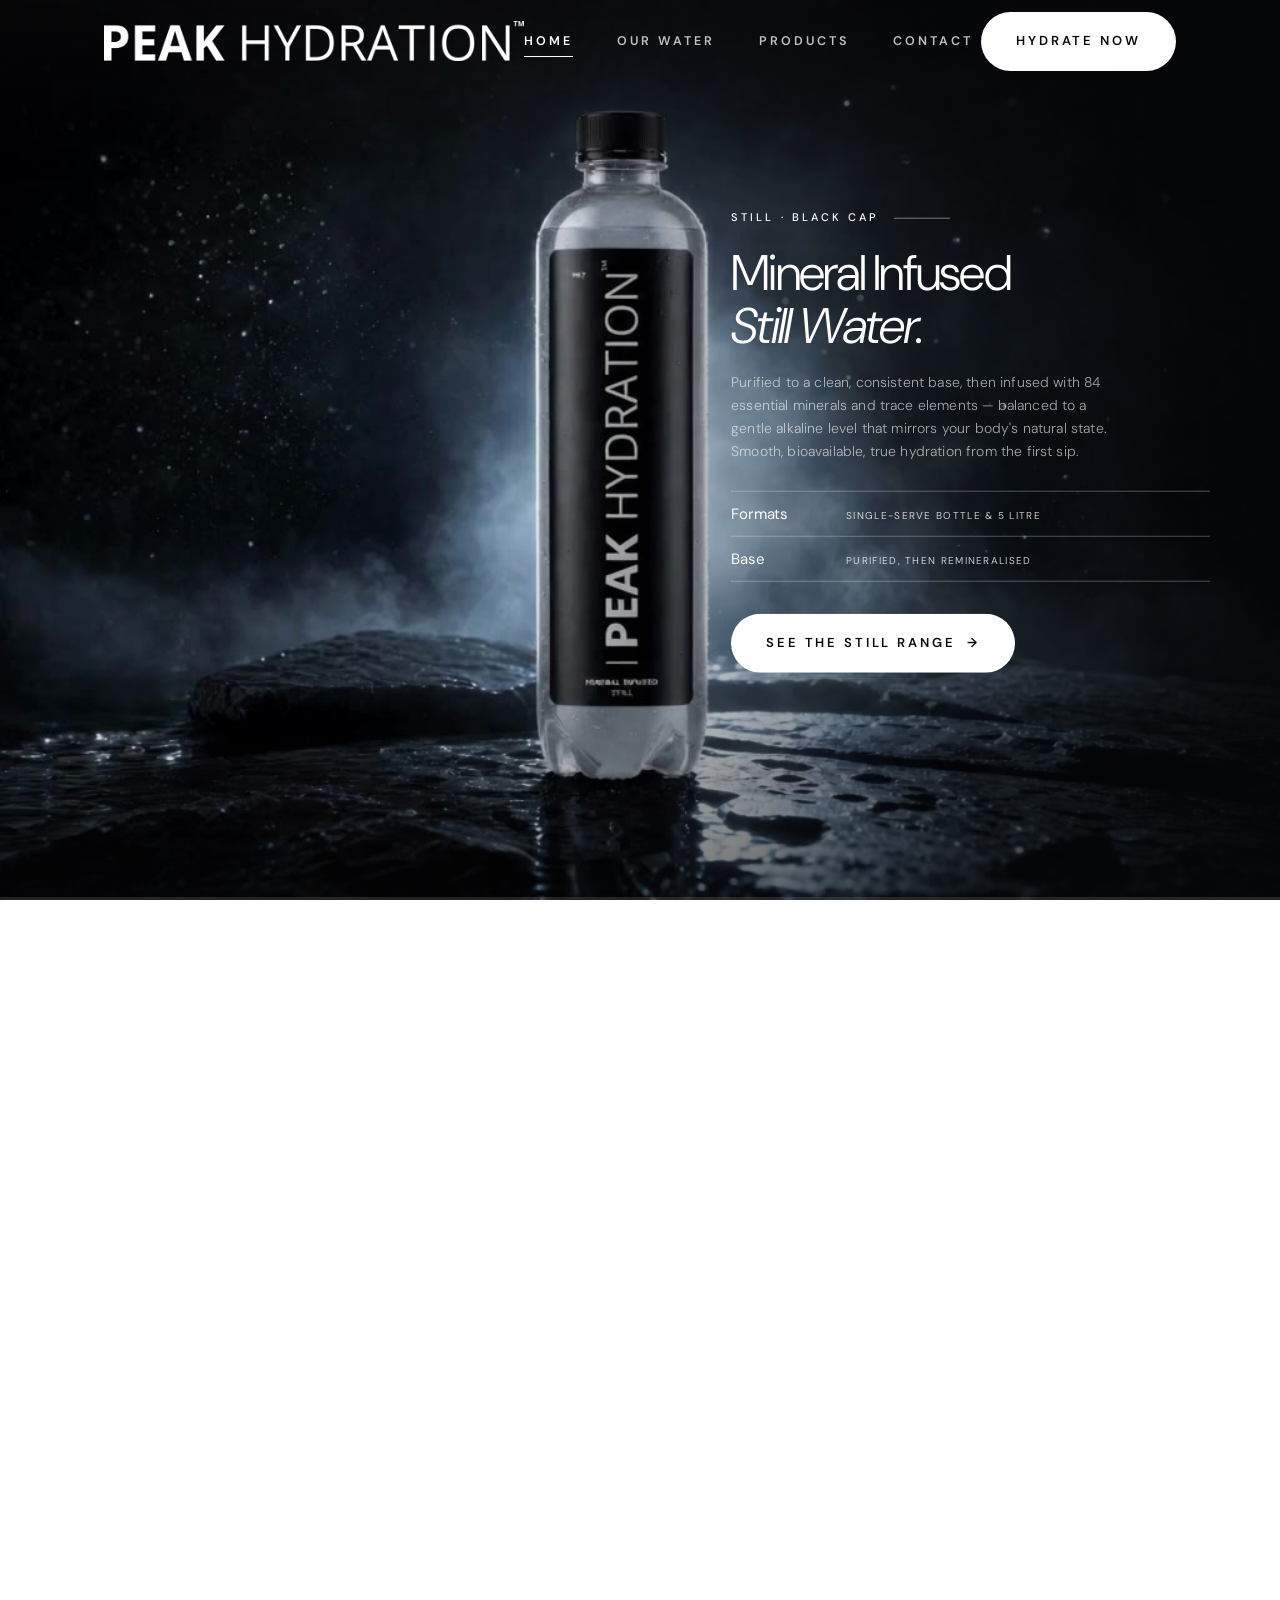
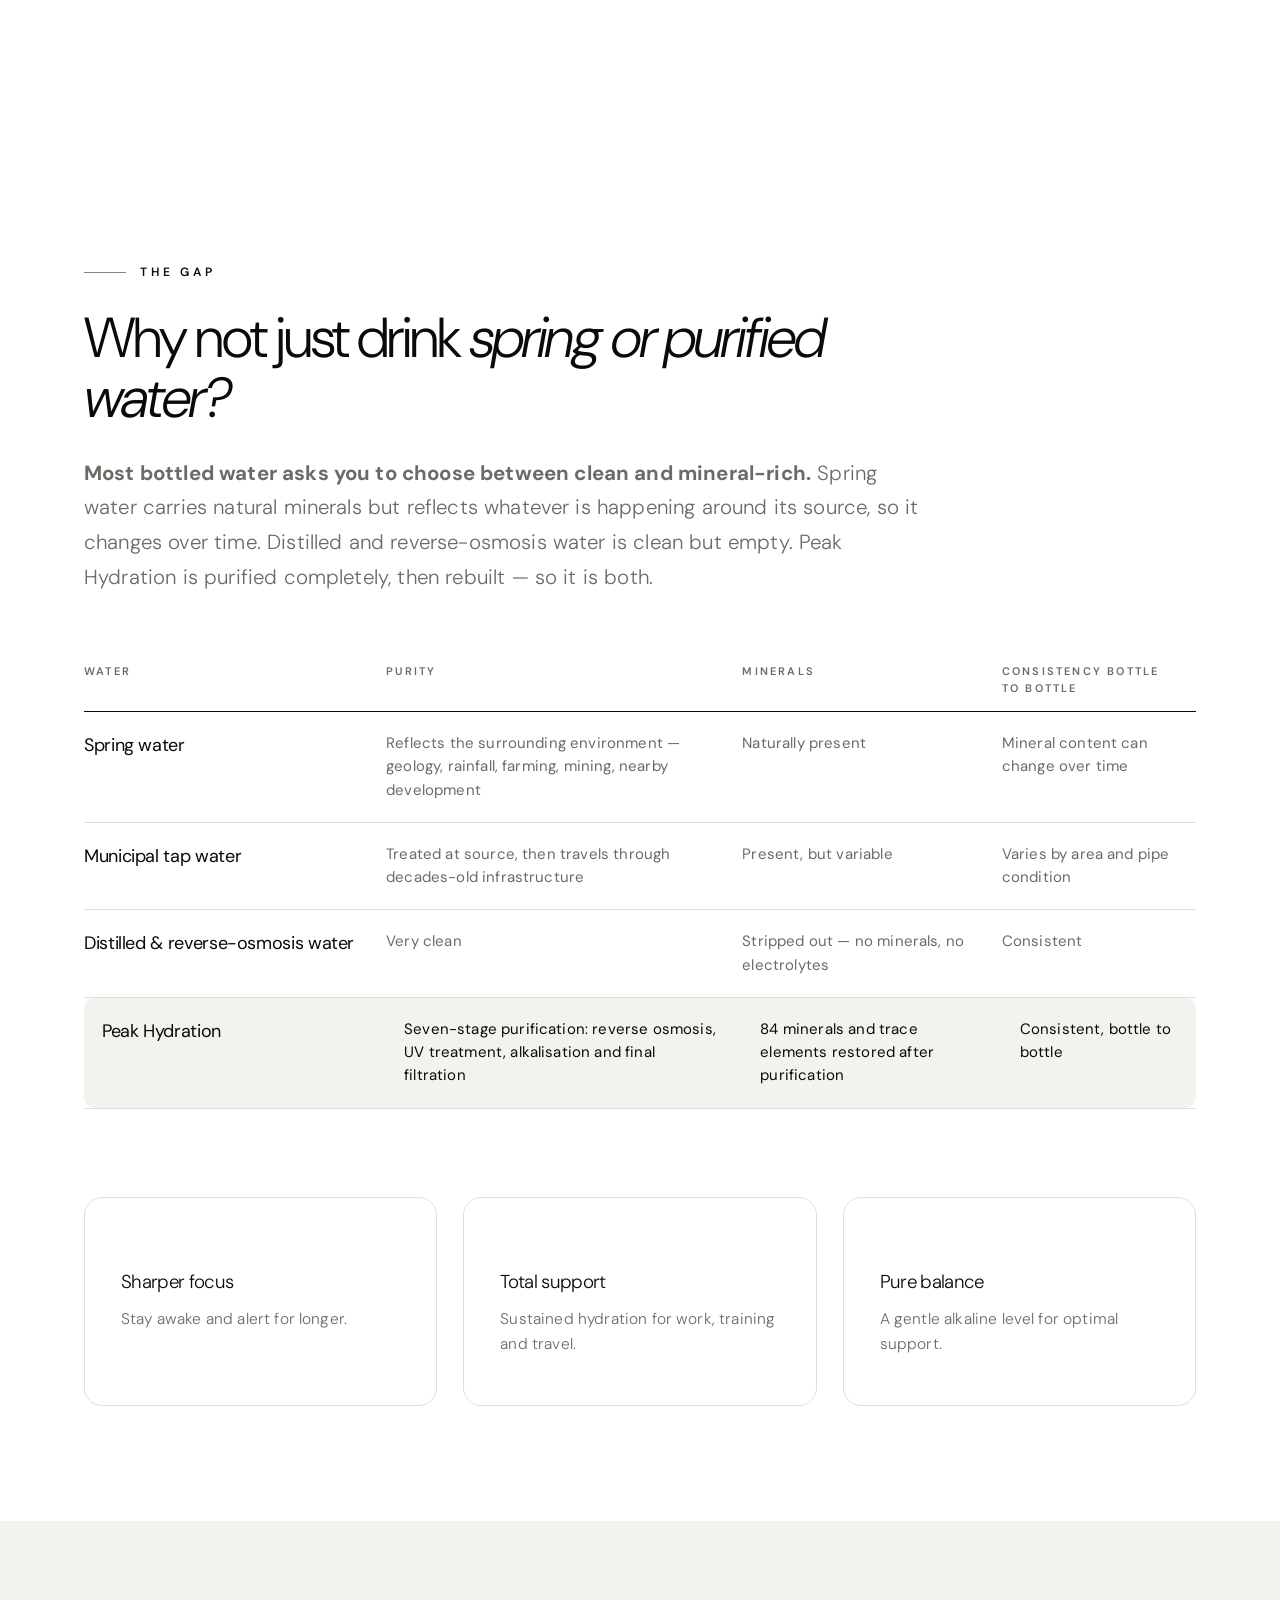
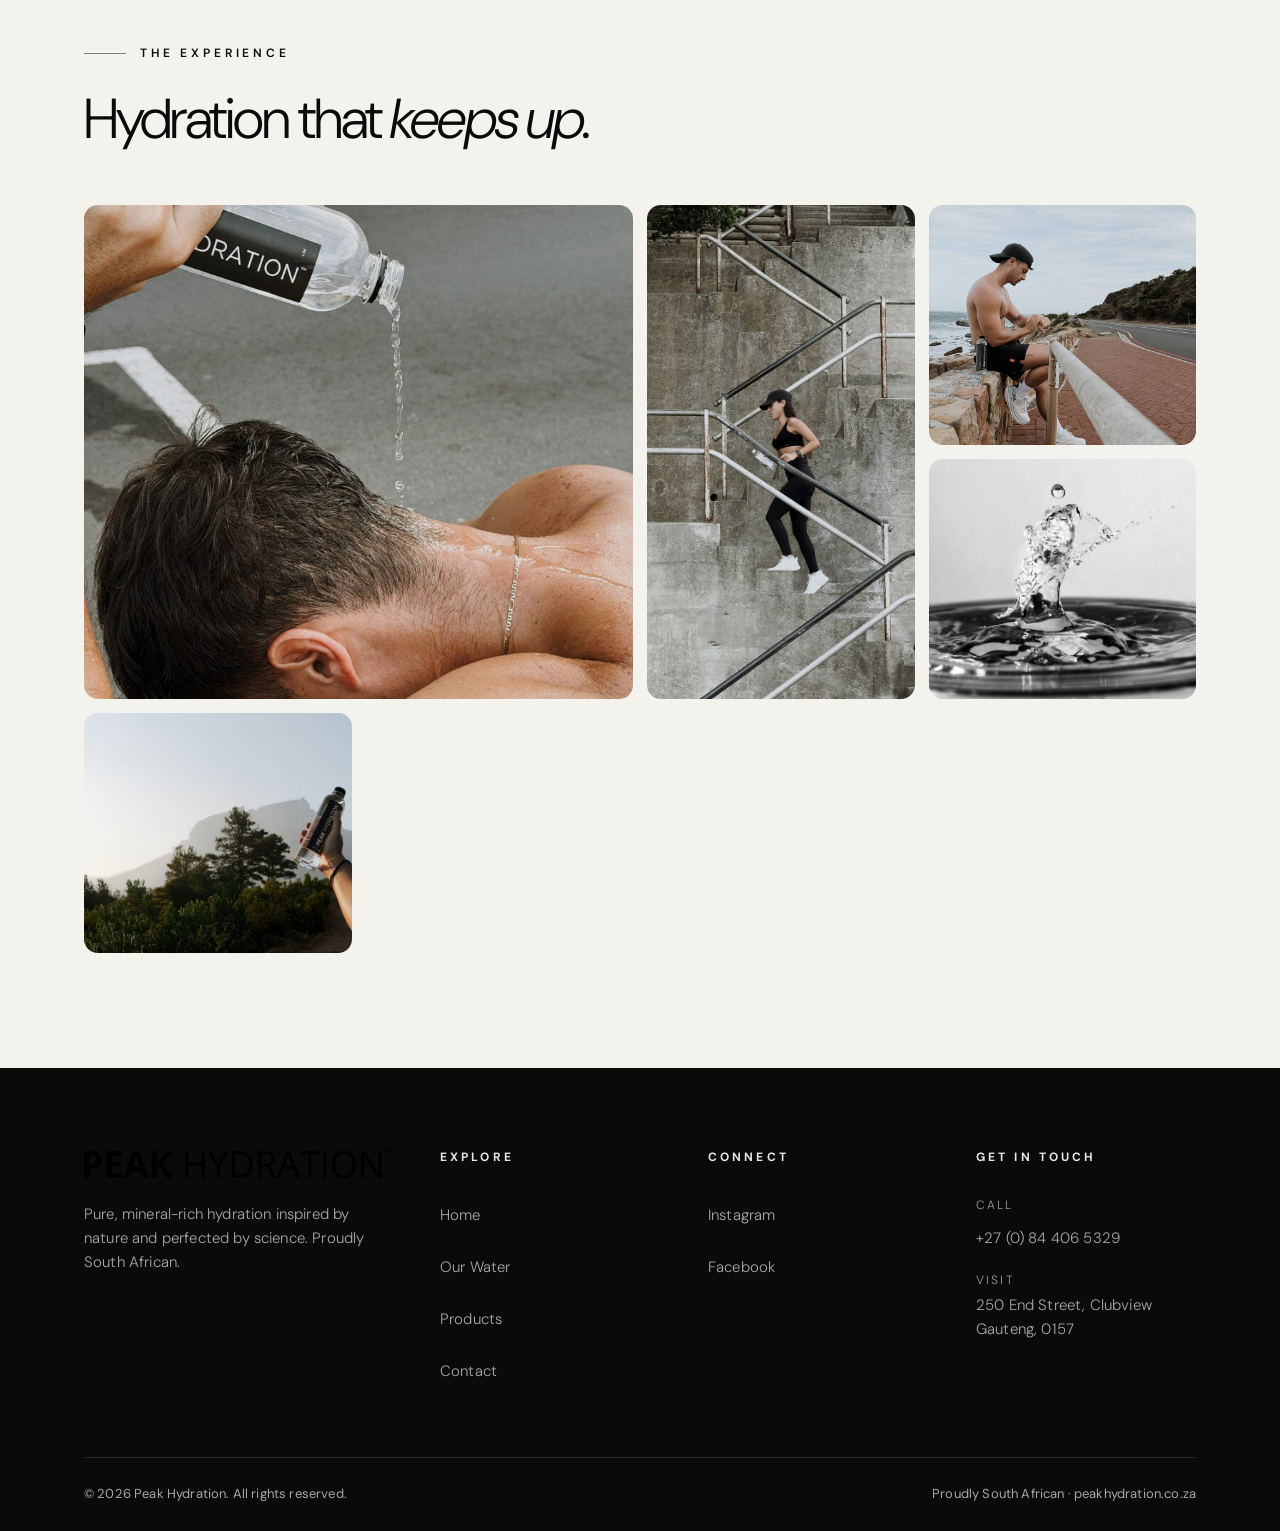
==== commit aa722173: "2nd draft" ====
--- a/index.html
+++ b/index.html
@@ -4,12 +4,12 @@
 <meta charset="UTF-8">
 <meta name="viewport" content="width=device-width, initial-scale=1.0">
 <title>Peak Hydration — You've had water. Now try hydration.</title>
-<meta name="description" content="Pure, mineral-rich hydration inspired by nature and perfected by science. Scroll through the film: watch the bottle spin, transform to sparkling, and burst into a splash. Peak Hydration — 84 minerals, pH 7, proudly South African.">
+<meta name="description" content="Pure, mineral-rich hydration inspired by nature, and perfected by science. Purified through seven stages, then rebuilt with 84 minerals and trace elements. Still and sparkling. Proudly South African.">
 <meta name="theme-color" content="#0a0a0a">
 <link rel="icon" type="image/png" href="assets/favicon.png">
 <link rel="preconnect" href="https://fonts.googleapis.com">
 <link rel="preconnect" href="https://fonts.gstatic.com" crossorigin>
-<link href="https://fonts.googleapis.com/css2?family=Fraunces:ital,opsz,wght@0,9..144,300;0,9..144,400;0,9..144,500;1,9..144,300;1,9..144,400&family=Manrope:wght@300;400;500;600;700&display=swap" rel="stylesheet">
+<link href="https://fonts.googleapis.com/css2?family=DM+Sans:ital,opsz,wght@0,9..40,300;0,9..40,400;0,9..40,500;0,9..40,700;1,9..40,300;1,9..40,400&display=swap" rel="stylesheet">
 <link rel="stylesheet" href="css/style.css">
 <link rel="stylesheet" href="css/movie.css">
 </head>
@@ -53,10 +53,13 @@
      ===================================================================== -->
 <div class="movie" id="movie" aria-label="Peak Hydration film">
 
-  <!-- scroll targets for #move-1/2/3 — JS parks them at the right moment -->
+  <!-- scroll targets, one per beat — JS parks them at the right moment -->
   <span class="movie-anchor" id="move-1"></span>
   <span class="movie-anchor" id="move-2"></span>
   <span class="movie-anchor" id="move-3"></span>
+  <span class="movie-anchor" id="move-4"></span>
+  <span class="movie-anchor" id="move-5"></span>
+  <span class="movie-anchor" id="move-6"></span>
 
   <div class="movie-stage">
 
@@ -75,49 +78,87 @@
 
     <div class="movie-scrim movie-scrim--dark" aria-hidden="true"></div>
     <div class="movie-scrim movie-scrim--light" aria-hidden="true"></div>
-
-    <!-- ---------- BEAT 1 · STILL ---------- -->
-    <div class="movie-copy" data-copy="0">
-      <div class="movie-copy__inner">
-        <p class="mini">Mineral-Infused Water</p>
+    <!-- directional veil — darkens only the side the copy sits on -->
+    <div class="movie-veil" aria-hidden="true"></div>
+
+    <!-- ---------- BEAT 1 · THE PROMISE (still, black label) ---------- -->
+    <div class="movie-copy" data-copy="0" data-side="left">
+      <div class="movie-copy__inner">
+        <p class="mini">Mineral-Infused Still Water</p>
         <h1>You've had water.<br><em>Now try hydration.</em></h1>
-        <p class="sub">Pure, mineral-rich hydration inspired by nature and perfected by science. Fully purified, precisely remineralised — for people who move with purpose.</p>
+        <p class="sub">Pure, mineral-rich hydration inspired by nature, and perfected by science — for people who move with purpose.</p>
+        <div class="actions">
+          <a href="#move-2" class="btn btn--solid">See how it's made <span class="arrow">↓</span></a>
+          <a href="products.html" class="btn btn--ghost">Explore Products</a>
+        </div>
+      </div>
+    </div>
+
+    <!-- ---------- BEAT 2 · THE STILL WATER — plays while the film is frozen
+         on clip 1's still bottle, the only genuinely still-label footage,
+         so the still range gets its own moment ---------- -->
+    <div class="movie-copy" data-copy="1" data-side="right">
+      <div class="movie-copy__inner">
+        <p class="mini">Still · Black Cap</p>
+        <h2>Mineral Infused<br><em>Still Water.</em></h2>
+        <p class="sub">Purified to a clean, consistent base, then infused with 84 essential minerals and trace elements — balanced to a gentle alkaline level that mirrors your body's natural state. Smooth, bioavailable, true hydration from the first sip.</p>
         <div class="facts">
-          <div class="fact"><strong>84</strong><span>Minerals &amp; trace elements</span></div>
-          <div class="fact"><strong>pH 7</strong><span>Gentle alkaline</span></div>
-          <div class="fact"><strong>7-stage</strong><span>Advanced purification</span></div>
-        </div>
-        <div class="actions">
-          <a href="#move-2" class="btn btn--solid">Meet the Sparkling <span class="arrow">↓</span></a>
-          <a href="products.html" class="btn btn--ghost">Explore Products</a>
-        </div>
-      </div>
-    </div>
-
-    <!-- ---------- BEAT 2 · SPARKLING ---------- -->
-    <div class="movie-copy" data-copy="1">
+          <div class="fact"><strong>Formats</strong><span>Single-serve bottle &amp; 5&nbsp;litre</span></div>
+          <div class="fact"><strong>Base</strong><span>Purified, then remineralised</span></div>
+        </div>
+        <div class="actions">
+          <a href="products.html#still" class="btn btn--solid">See the still range <span class="arrow">→</span></a>
+        </div>
+      </div>
+    </div>
+
+    <!-- ---------- BEAT 3 · THE GAP ---------- -->
+    <div class="movie-copy" data-copy="2" data-side="left">
+      <div class="movie-copy__inner">
+        <p class="mini">The Gap</p>
+        <h2>Clean, or mineral-rich.<br><em>Why not both?</em></h2>
+        <p class="sub">Spring water carries natural minerals, but it reflects whatever is happening around its source. Purified water is clean, but empty. Peak Hydration exists because you shouldn't have to choose.</p>
+        <div class="actions">
+          <a href="our-water.html" class="btn btn--ghost">Why we exist <span class="arrow">→</span></a>
+        </div>
+      </div>
+    </div>
+
+    <!-- ---------- BEAT 4 · HOW IT'S MADE ---------- -->
+    <div class="movie-copy" data-copy="3" data-side="right">
+      <div class="movie-copy__inner">
+        <p class="mini">Purified by technology. Perfected by nature.</p>
+        <h2>Clean water,<br><em>mineralised properly.</em></h2>
+        <p class="sub">Every drop passes through a seven-stage purification system, then we restore minerals and trace elements sourced from the earth's own deposits. Nothing accidental. Nothing left to chance.</p>
+        <div class="facts">
+          <div class="fact"><strong>Seven-stage</strong><span>Reverse osmosis, UV, alkalisation, final filtration</span></div>
+          <div class="fact"><strong>84</strong><span>Minerals &amp; trace elements restored</span></div>
+          <div class="fact"><strong>Gentle alkaline</strong><span>Balanced to mirror your body</span></div>
+        </div>
+        <div class="actions">
+          <a href="our-water.html" class="btn btn--ghost">Read the full process <span class="arrow">→</span></a>
+        </div>
+      </div>
+    </div>
+
+    <!-- ---------- BEAT 5 · SPARKLING — only once the white label is on screen -->
+    <div class="movie-copy" data-copy="4" data-side="left">
       <div class="movie-copy__inner">
         <p class="mini">Mineral-Infused Sparkling</p>
-        <h2>The same water, <em>with a sparkle.</em></h2>
-        <p class="sub">Built on the same clean, mineral-rich base, carbonated only after mineralisation — for a cleaner taste and fine, lasting bubbles. Same 84 minerals. Same pH&nbsp;7. Newly alive.</p>
-        <div class="facts">
-          <div class="fact"><strong>White cap</strong><span>Sparkling edition</span></div>
-          <div class="fact"><strong>Fine</strong><span>Bubbles that last</span></div>
-          <div class="fact"><strong>pH 7</strong><span>Gentle alkaline</span></div>
-        </div>
-        <div class="actions">
-          <a href="#move-3" class="btn btn--solid">Keep Watching <span class="arrow">↓</span></a>
-          <a href="products.html#sparkling" class="btn btn--ghost">Explore Sparkling</a>
-        </div>
-      </div>
-    </div>
-
-    <!-- ---------- BEAT 3 · JOIN THE MOVEMENT ---------- -->
-    <div class="movie-copy cta-copy" data-copy="2">
+        <h2>The same water,<br><em>with a sparkle.</em></h2>
+        <p class="sub">Carbonated only after mineralisation is complete. That order is what gives it a cleaner taste and fine, consistent bubbles that last long after the bottle is opened.</p>
+        <div class="actions">
+          <a href="products.html#sparkling" class="btn btn--solid">Explore Sparkling <span class="arrow">→</span></a>
+        </div>
+      </div>
+    </div>
+
+    <!-- ---------- BEAT 6 · JOIN THE MOVEMENT ---------- -->
+    <div class="movie-copy cta-copy" data-copy="5" data-side="right">
       <div class="movie-copy__inner">
         <p class="mini">Join the Movement</p>
-        <h2>Real minerals. <em>Real hydration.</em></h2>
-        <p class="sub">Sharper focus. Total support. Pure balance. Be the first to know when Peak Hydration reaches your town.</p>
+        <h2>For people who are<br><em>going somewhere.</em></h2>
+        <p class="sub">Drink better, feel better, move better. Be the first to know when Peak Hydration reaches your town.</p>
         <form class="form" action="send-message.php" method="POST" data-form>
           <input type="hidden" name="subject" value="Website — Join the movement">
           <input type="hidden" name="form" value="newsletter">
@@ -135,42 +176,71 @@
 <!-- overall film progress rail -->
 <div class="movie-progress" aria-hidden="true"><div class="movie-progress__fill"></div></div>
 
-<!-- ===================== POST-MOVIE: THE RANGE ===================== -->
+<!-- ===================== POST-MOVIE: THE COMPARISON ===================== -->
+<section class="section">
+  <div class="container">
+    <span class="eyebrow reveal">The Gap</span>
+    <h2 class="display-md reveal" data-d="1" style="max-width:14em;margin:26px 0 28px;">Why not just drink <em class="italic">spring or purified water?</em></h2>
+    <p class="lead reveal" data-d="1" style="max-width:60ch;margin-bottom:48px;"><strong>Most bottled water asks you to choose between clean and mineral-rich.</strong> Spring water carries natural minerals but reflects whatever is happening around its source, so it changes over time. Distilled and reverse-osmosis water is clean but empty. Peak Hydration is purified completely, then rebuilt — so it is both.</p>
+
+    <div class="table-wrap reveal" data-d="2">
+      <table class="compare">
+        <thead>
+          <tr>
+            <th scope="col">Water</th>
+            <th scope="col">Purity</th>
+            <th scope="col">Minerals</th>
+            <th scope="col">Consistency bottle to bottle</th>
+          </tr>
+        </thead>
+        <tbody>
+          <tr>
+            <th scope="row">Spring water</th>
+            <td>Reflects the surrounding environment — geology, rainfall, farming, mining, nearby development</td>
+            <td>Naturally present</td>
+            <td>Mineral content can change over time</td>
+          </tr>
+          <tr>
+            <th scope="row">Municipal tap water</th>
+            <td>Treated at source, then travels through decades-old infrastructure</td>
+            <td>Present, but variable</td>
+            <td>Varies by area and pipe condition</td>
+          </tr>
+          <tr>
+            <th scope="row">Distilled &amp; reverse-osmosis water</th>
+            <td>Very clean</td>
+            <td>Stripped out — no minerals, no electrolytes</td>
+            <td>Consistent</td>
+          </tr>
+          <tr class="is-us">
+            <th scope="row">Peak Hydration</th>
+            <td>Seven-stage purification: reverse osmosis, UV treatment, alkalisation and final filtration</td>
+            <td>84 minerals and trace elements restored after purification</td>
+            <td>Consistent, bottle to bottle</td>
+          </tr>
+        </tbody>
+      </table>
+    </div>
+
+    <div class="pillars reveal" data-d="2">
+      <div class="pillar">
+        <h3>Sharper focus</h3>
+        <p>Stay awake and alert for longer.</p>
+      </div>
+      <div class="pillar">
+        <h3>Total support</h3>
+        <p>Sustained hydration for work, training and travel.</p>
+      </div>
+      <div class="pillar">
+        <h3>Pure balance</h3>
+        <p>A gentle alkaline level for optimal support.</p>
+      </div>
+    </div>
+  </div>
+</section>
+
+<!-- ===================== POST-MOVIE: GALLERY ===================== -->
 <section class="section section--cream">
-  <div class="container">
-    <span class="eyebrow reveal">The Range</span>
-    <h2 class="display-md reveal" data-d="1" style="max-width:12em;margin:26px 0 56px;">Two expressions. <em class="italic">One perfect base.</em></h2>
-    <div class="products-grid">
-      <article class="product-card product-card--still reveal">
-        <div class="product-card__bg"><img src="assets/still-square.jpg" alt="Mineral infused still water" loading="lazy"></div>
-        <div class="product-card__body">
-          <span class="tag">Still · Black Cap</span>
-          <h3>Mineral Infused Still Water</h3>
-          <p class="meta">Purified, then rebuilt with 84 essential minerals — smooth, bioavailable, true hydration from the first sip.</p>
-          <div class="product-card__links">
-            <a href="products.html#still" class="btn btn--light">Explore <span class="arrow">→</span></a>
-            <a href="contact.html">Enquire</a>
-          </div>
-        </div>
-      </article>
-      <article class="product-card product-card--spark reveal" data-d="1">
-        <div class="product-card__bg"><img src="assets/sparkling-square.jpg" alt="Mineral infused sparkling water" loading="lazy"></div>
-        <div class="product-card__body">
-          <span class="tag">Sparkling · White Cap</span>
-          <h3>Mineral Infused Sparkling Water</h3>
-          <p class="meta">A balanced blend of trace minerals on the same clean base — carbonated only after mineralisation for crisp, lasting bubbles.</p>
-          <div class="product-card__links">
-            <a href="products.html#sparkling" class="btn btn--dark">Explore <span class="arrow">→</span></a>
-            <a href="contact.html">Enquire</a>
-          </div>
-        </div>
-      </article>
-    </div>
-  </div>
-</section>
-
-<!-- ===================== POST-MOVIE: GALLERY ===================== -->
-<section class="section">
   <div class="container">
     <span class="eyebrow reveal">The Experience</span>
     <h2 class="display-md reveal" data-d="1" style="margin:26px 0 56px;">Hydration that <em class="italic">keeps up.</em></h2>
--- a/css/style.css
+++ b/css/style.css
@@ -18,9 +18,12 @@
   --forest:     #33402f;   /* nature accent (from waterfall) */
   --stone:      #9aa093;   /* muted sage */
 
-  /* Type */
-  --serif: "Fraunces", Georgia, "Times New Roman", serif;
-  --sans:  "Manrope", "Helvetica Neue", Arial, sans-serif;
+  /* Type — DM Sans, matching peakhydration.co.za and the bottle wordmark.
+     --serif is kept as a name so existing rules don't need rewriting; both
+     now resolve to DM Sans, separated by weight and tracking rather than
+     by typeface. */
+  --serif: "DM Sans", "Helvetica Neue", Arial, sans-serif;
+  --sans:  "DM Sans", "Helvetica Neue", Arial, sans-serif;
 
   /* Layout */
   --container: 1240px;
@@ -79,9 +82,11 @@
 
 h1, h2, h3, .display {
   font-family: var(--serif);
-  font-weight: 400;
-  line-height: 1.05;
-  letter-spacing: -0.015em;
+  font-weight: 300;
+  line-height: 1.06;
+  /* DM Sans is a geometric sans — display sizes need tighter tracking than a
+     serif did to hold together */
+  letter-spacing: -0.035em;
 }
 .display-xl { font-size: clamp(44px, 8.5vw, 118px); }
 .display-lg { font-size: clamp(38px, 6vw, 84px); }
@@ -488,4 +493,54 @@
   .footer__top { grid-template-columns: 1fr; }
   .product-card { min-height: 520px; }
   .section { padding: 64px 0; }
-}+}
+/* ---------- Comparison table ---------- */
+/* Real <table> markup, not a div grid — search engines and AI assistants
+   extract tables; they cannot extract a grid that merely looks like one. */
+.table-wrap { overflow-x: auto; -webkit-overflow-scrolling: touch; }
+.compare {
+  width: 100%;
+  min-width: 680px;
+  border-collapse: collapse;
+  text-align: left;
+  font-size: 15px;
+}
+.compare th, .compare td {
+  padding: 20px 22px 20px 0;
+  border-bottom: 1px solid var(--line);
+  vertical-align: top;
+  font-weight: 400;
+  line-height: 1.55;
+}
+.compare thead th {
+  font-family: var(--sans);
+  font-size: 11px;
+  font-weight: 600;
+  text-transform: uppercase;
+  letter-spacing: 0.2em;
+  color: var(--grey);
+  padding-bottom: 14px;
+  border-bottom-color: var(--ink);
+}
+.compare tbody th {
+  font-family: var(--serif);
+  font-size: 18px;
+  letter-spacing: -0.02em;
+  padding-right: 32px;
+  white-space: nowrap;
+}
+.compare td { color: var(--grey); }
+.compare tr.is-us th, .compare tr.is-us td { color: var(--ink); }
+.compare tr.is-us { background: var(--paper-2); }
+.compare tr.is-us th, .compare tr.is-us td { padding-left: 18px; }
+.compare tr.is-us th:first-child { border-radius: 12px 0 0 12px; }
+.compare tr.is-us td:last-child { border-radius: 0 12px 12px 0; }
+
+@media (max-width: 720px) {
+  .compare { font-size: 14px; }
+  .compare tbody th { font-size: 16px; }
+}
+
+/* Pillars reuse the existing card component above — this only spaces the
+   homepage instance away from the comparison table. */
+.pillars { margin-top: clamp(56px, 7vw, 88px); }
--- a/css/movie.css
+++ b/css/movie.css
@@ -19,11 +19,14 @@
   --mv-line: rgba(255,255,255,0.28);
   --mv-bar: rgba(10,10,10,0.9);
   --mv-inv: 1;
+  /* directional veil behind the side copy */
+  --mv-veil: rgba(6,7,9,0.82);
+  --mv-veil-mid: rgba(6,7,9,0.42);
 }
 
 .movie {
   position: relative;
-  --film-scrub: 860vh;
+  --film-scrub: 1100vh;
   --film-tail: 60vh;
   height: calc(100vh + var(--film-scrub) + var(--film-tail));
 }
@@ -61,29 +64,54 @@
   pointer-events: none;
   will-change: opacity;
 }
+/* Kept light — the directional veil does the legibility work now, so the
+   centre of frame (where the bottle is) stays clean. These only protect the
+   header and the bottom edge. */
 .movie-scrim--dark {
-  background:
-    linear-gradient(180deg, rgba(8,8,10,0.55), rgba(8,8,10,0) 22%, rgba(8,8,10,0) 66%, rgba(8,8,10,0.72)),
-    radial-gradient(120% 80% at 50% 50%, transparent 55%, rgba(8,8,10,0.42) 100%);
+  background: linear-gradient(180deg,
+    rgba(8,8,10,0.62), rgba(8,8,10,0) 20%, rgba(8,8,10,0) 78%, rgba(8,8,10,0.42));
 }
 .movie-scrim--light {
   opacity: 0;
-  background:
-    linear-gradient(180deg, rgba(250,249,246,0.62), rgba(250,249,246,0) 24%, rgba(250,249,246,0) 62%, rgba(250,249,246,0.72)),
-    radial-gradient(120% 80% at 50% 50%, transparent 52%, rgba(250,249,246,0.46) 100%);
-}
-
-/* -------- overlay copy — three blocks stacked in the one stage -------- */
+  background: linear-gradient(180deg,
+    rgba(250,249,246,0.68), rgba(250,249,246,0) 22%, rgba(250,249,246,0) 78%, rgba(250,249,246,0.4));
+}
+
+/* -------- directional veil — only darkens the side the copy is on, so the
+   bottle in the centre of frame stays clear -------- */
+.movie-veil {
+  position: absolute; inset: 0; z-index: 3;
+  pointer-events: none; opacity: 0;
+  will-change: opacity;
+}
+.movie-veil.is-left {
+  background: linear-gradient(90deg,
+    var(--mv-veil) 0%, var(--mv-veil-mid) 34%, transparent 62%);
+}
+.movie-veil.is-right {
+  background: linear-gradient(270deg,
+    var(--mv-veil) 0%, var(--mv-veil-mid) 34%, transparent 62%);
+}
+
+/* -------- overlay copy — one block per beat, stacked in the one stage -------- */
 .movie-copy {
   position: absolute; inset: 0; z-index: 4;
-  display: grid; place-items: center;
-  text-align: center;
-  padding: 0 var(--gutter);
+  display: grid;
+  align-items: center;
+  /* copy sits in a side column; the centre of frame stays clear for the bottle */
+  grid-template-columns: minmax(0, 42%) 1fr;
+  text-align: left;
+  padding: 0 clamp(24px, 5.5vw, 92px);
   color: var(--mv-fg);
   opacity: 0;
   will-change: opacity, transform;
   pointer-events: none;
 }
+.movie-copy[data-side="right"] {
+  grid-template-columns: 1fr minmax(0, 42%);
+}
+.movie-copy[data-side="right"] .movie-copy__inner { grid-column: 2; }
+.movie-copy__inner { max-width: 30rem; }
 /* Only the interactive bits take clicks. JS sets visibility:hidden on the
    copies that aren't live, which also keeps them out of the tab order and
    the accessibility tree — pointer-events alone would not, because a child
@@ -91,46 +119,60 @@
 .movie-copy .actions,
 .movie-copy .form { pointer-events: auto; }
 
+/* eyebrow — echoes the bottle wordmark: wide tracking, single rule trailing */
 .movie-copy .mini {
-  font-family: var(--sans); font-size: 12px; font-weight: 600;
-  text-transform: uppercase; letter-spacing: 0.34em;
-  display: inline-flex; align-items: center; gap: 14px;
-}
-.movie-copy .mini::before,
-.movie-copy .mini::after { content: ""; width: 34px; height: 1px; background: currentColor; opacity: .5; }
+  font-family: var(--sans); font-size: 11px; font-weight: 500;
+  text-transform: uppercase; letter-spacing: 0.28em;
+  display: flex; align-items: center; gap: 14px;
+}
+.movie-copy .mini::after {
+  content: ""; flex: 1; max-width: 56px; height: 1px;
+  background: currentColor; opacity: .45;
+}
 
 .movie-copy h1, .movie-copy h2 {
-  font-family: var(--serif); font-weight: 300; letter-spacing: -0.02em;
-  line-height: 1.04;
-  font-size: clamp(30px, 6.4vw, 78px);
-  margin: 22px auto 0; max-width: 15em;
-}
-.movie-copy h1 em, .movie-copy h2 em { font-style: italic; }
+  font-family: var(--serif); font-weight: 300; letter-spacing: -0.035em;
+  line-height: 1.06;
+  font-size: clamp(29px, 3.9vw, 56px);
+  margin: 20px 0 0; max-width: 14em;
+}
+.movie-copy h1 em, .movie-copy h2 em { font-style: italic; font-weight: 300; }
 .movie-copy .sub {
-  margin: 20px auto 0; max-width: 46ch;
-  font-weight: 300; font-size: clamp(14px, 1.55vw, 18px);
-}
+  margin: 18px 0 0; max-width: 40ch;
+  font-weight: 300; font-size: clamp(14px, 1.05vw, 16.5px);
+  line-height: 1.65; color: var(--mv-muted);
+}
+
+/* facts stack vertically — a side column has no room for a row of three.
+   (the base sheet gives .fact a cream chip for the products page; on the
+   film it has to be plain type over the picture) */
 .movie-copy .facts {
-  display: flex; gap: clamp(18px, 4vw, 56px);
-  justify-content: center; margin-top: 36px; flex-wrap: wrap;
-}
-/* the base sheet gives .fact a cream chip for the products page — on the
-   film it has to be plain type over the picture */
-.movie-copy .fact { background: none; padding: 0; border-radius: 0; }
+  display: flex; flex-direction: column; gap: 0;
+  margin-top: 28px; border-top: 1px solid var(--mv-line);
+}
+.movie-copy .fact {
+  background: none; border-radius: 0;
+  display: flex; align-items: baseline; gap: 16px;
+  padding: 10px 0; border-bottom: 1px solid var(--mv-line);
+}
 .movie-copy .fact strong {
-  display: block; font-family: var(--serif); font-weight: 300;
-  font-size: clamp(26px, 3.4vw, 44px);
+  display: block; font-family: var(--serif); font-weight: 400;
+  font-size: clamp(15px, 1.15vw, 18px); letter-spacing: -0.01em;
+  flex: 0 0 auto; min-width: 6.6em;
 }
 .movie-copy .fact span {
-  font-size: 11px; letter-spacing: 0.2em; text-transform: uppercase; opacity: .7;
+  /* the base sheet colours these var(--grey), which disappears on the film */
+  color: var(--mv-fg);
+  font-size: 10px; letter-spacing: 0.13em; text-transform: uppercase;
+  opacity: .78; line-height: 1.5;
 }
 .movie-copy .actions {
-  display: flex; gap: 16px; justify-content: center;
-  margin-top: 40px; flex-wrap: wrap;
+  display: flex; gap: 14px; justify-content: flex-start;
+  margin-top: 32px; flex-wrap: wrap;
 }
 .movie-copy .form {
-  display: flex; gap: 12px; justify-content: center; margin-top: 40px;
-  max-width: 520px; margin-left: auto; margin-right: auto;
+  display: flex; gap: 12px; justify-content: flex-start; margin-top: 30px;
+  max-width: 450px;
 }
 .movie-copy .form input {
   flex: 1; min-width: 0; padding: 17px 24px; border-radius: 100px;
@@ -162,9 +204,15 @@
 body.in-film .header--dark .brand {
   filter: brightness(0) invert(calc(var(--mv-inv) * 100%));
 }
+/* No bar across the picture. The film's top scrim already carries the nav,
+   and a solid header cuts a band straight through the bottle. */
+body.in-film .header--dark,
 body.in-film .header--dark.scrolled {
-  background: var(--mv-bar, rgba(10,10,10,0.9));
-  border-bottom-color: var(--mv-line);
+  background: transparent;
+  border-bottom-color: transparent;
+  box-shadow: none;
+  backdrop-filter: none;
+  -webkit-backdrop-filter: none;
 }
 body.in-film .header--dark .nav-cta.btn--light {
   background: var(--mv-fg); color: var(--mv-bg);
@@ -209,10 +257,27 @@
   100% { opacity: 0; top: 6px; }
 }
 
-@media (max-width: 720px) {
-  .movie { --film-scrub: 700vh; }
-  .movie-copy .sub { max-width: 34ch; }
-  .movie-copy .facts { gap: 18px; }
+/* Narrow viewports: the bottle fills the frame, so there is no side room.
+   Copy drops to a full-width block at the bottom and the veil goes vertical. */
+@media (max-width: 900px) {
+  .movie { --film-scrub: 920vh; }
+  .movie-copy {
+    grid-template-columns: 1fr;
+    align-items: end;
+    padding: 0 var(--gutter) clamp(64px, 14vh, 130px);
+  }
+  .movie-copy[data-side="right"] { grid-template-columns: 1fr; }
+  .movie-copy[data-side="right"] .movie-copy__inner { grid-column: 1; }
+  .movie-copy__inner { max-width: 100%; }
+  .movie-copy h1, .movie-copy h2 { font-size: clamp(28px, 7.4vw, 44px); }
+  .movie-copy .sub { font-size: 14.5px; max-width: 100%; }
+  .movie-copy .form { max-width: 100%; }
+  .movie-copy .fact strong { min-width: 5.6em; }
+
+  .movie-veil.is-left, .movie-veil.is-right {
+    background: linear-gradient(0deg,
+      var(--mv-veil) 0%, var(--mv-veil-mid) 42%, transparent 74%);
+  }
 }
 
 /* -------- static fallback: no scrubbing, no pinning -------- */
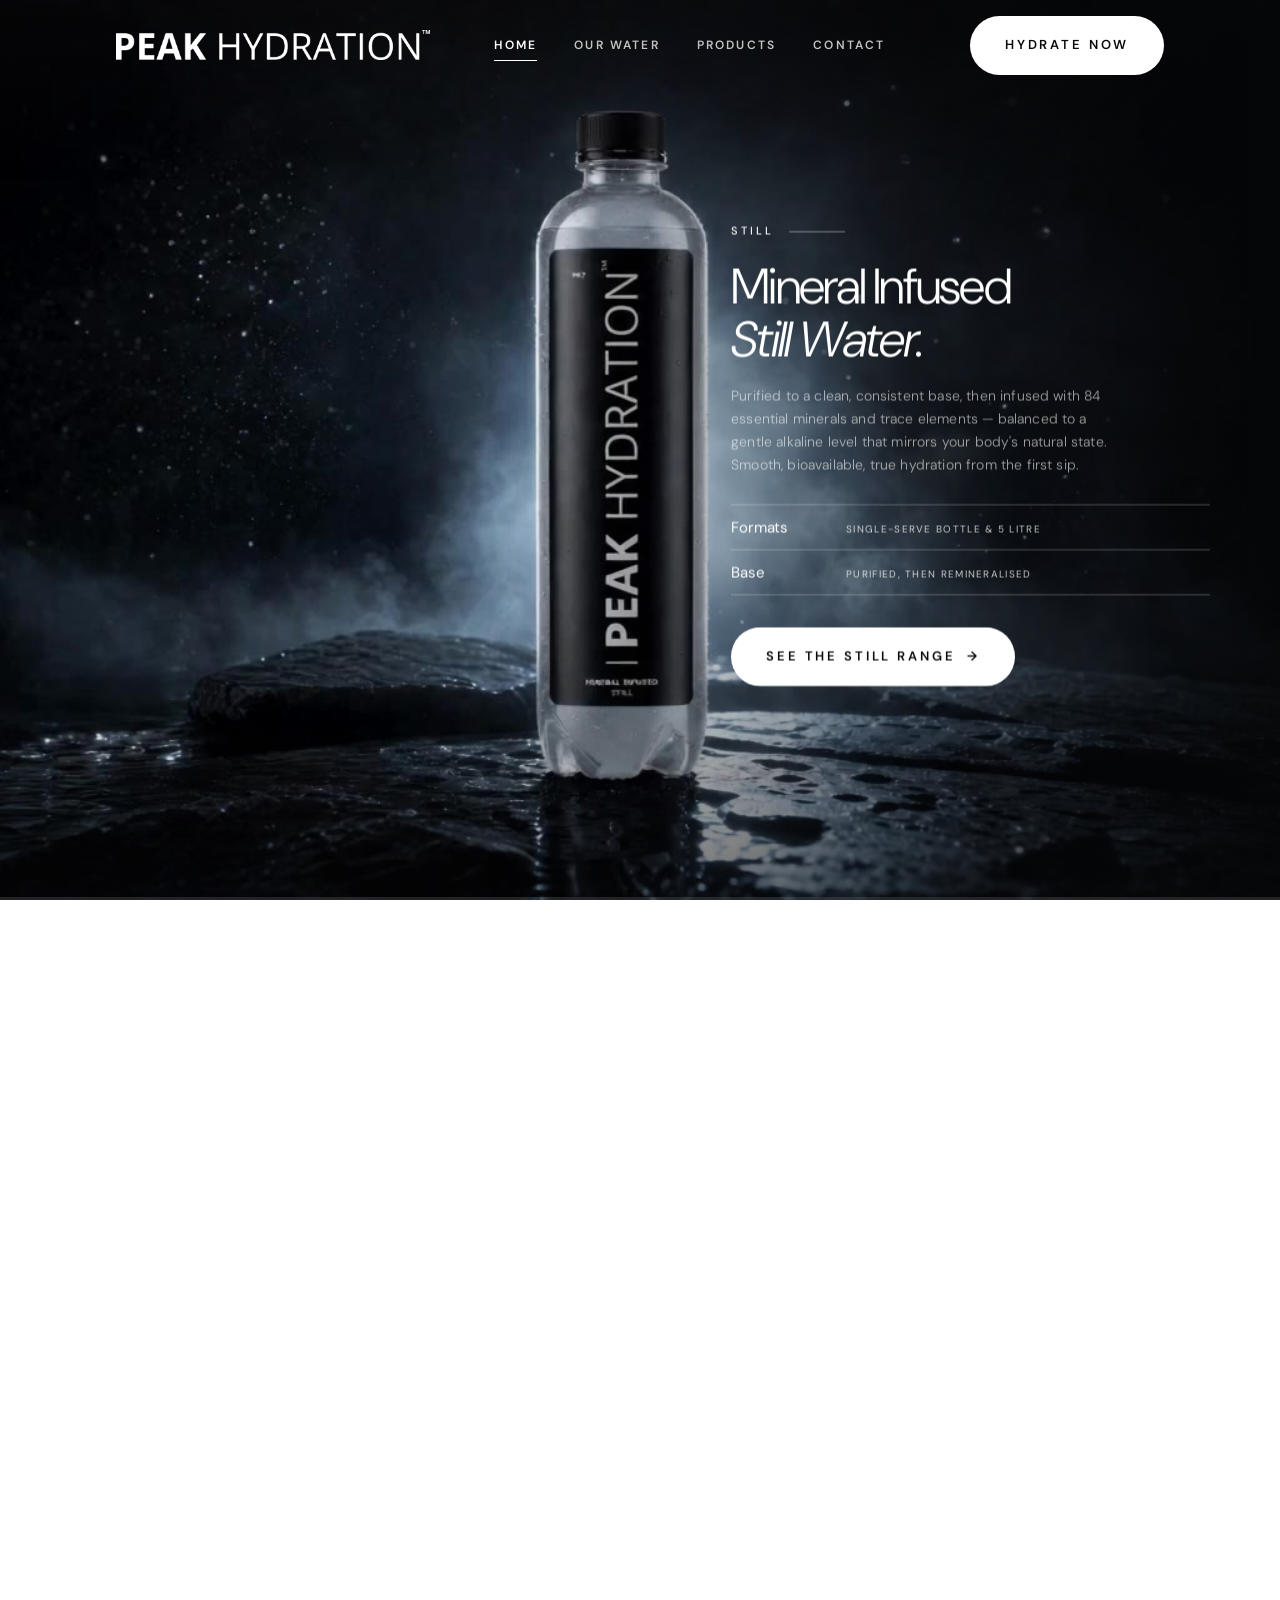
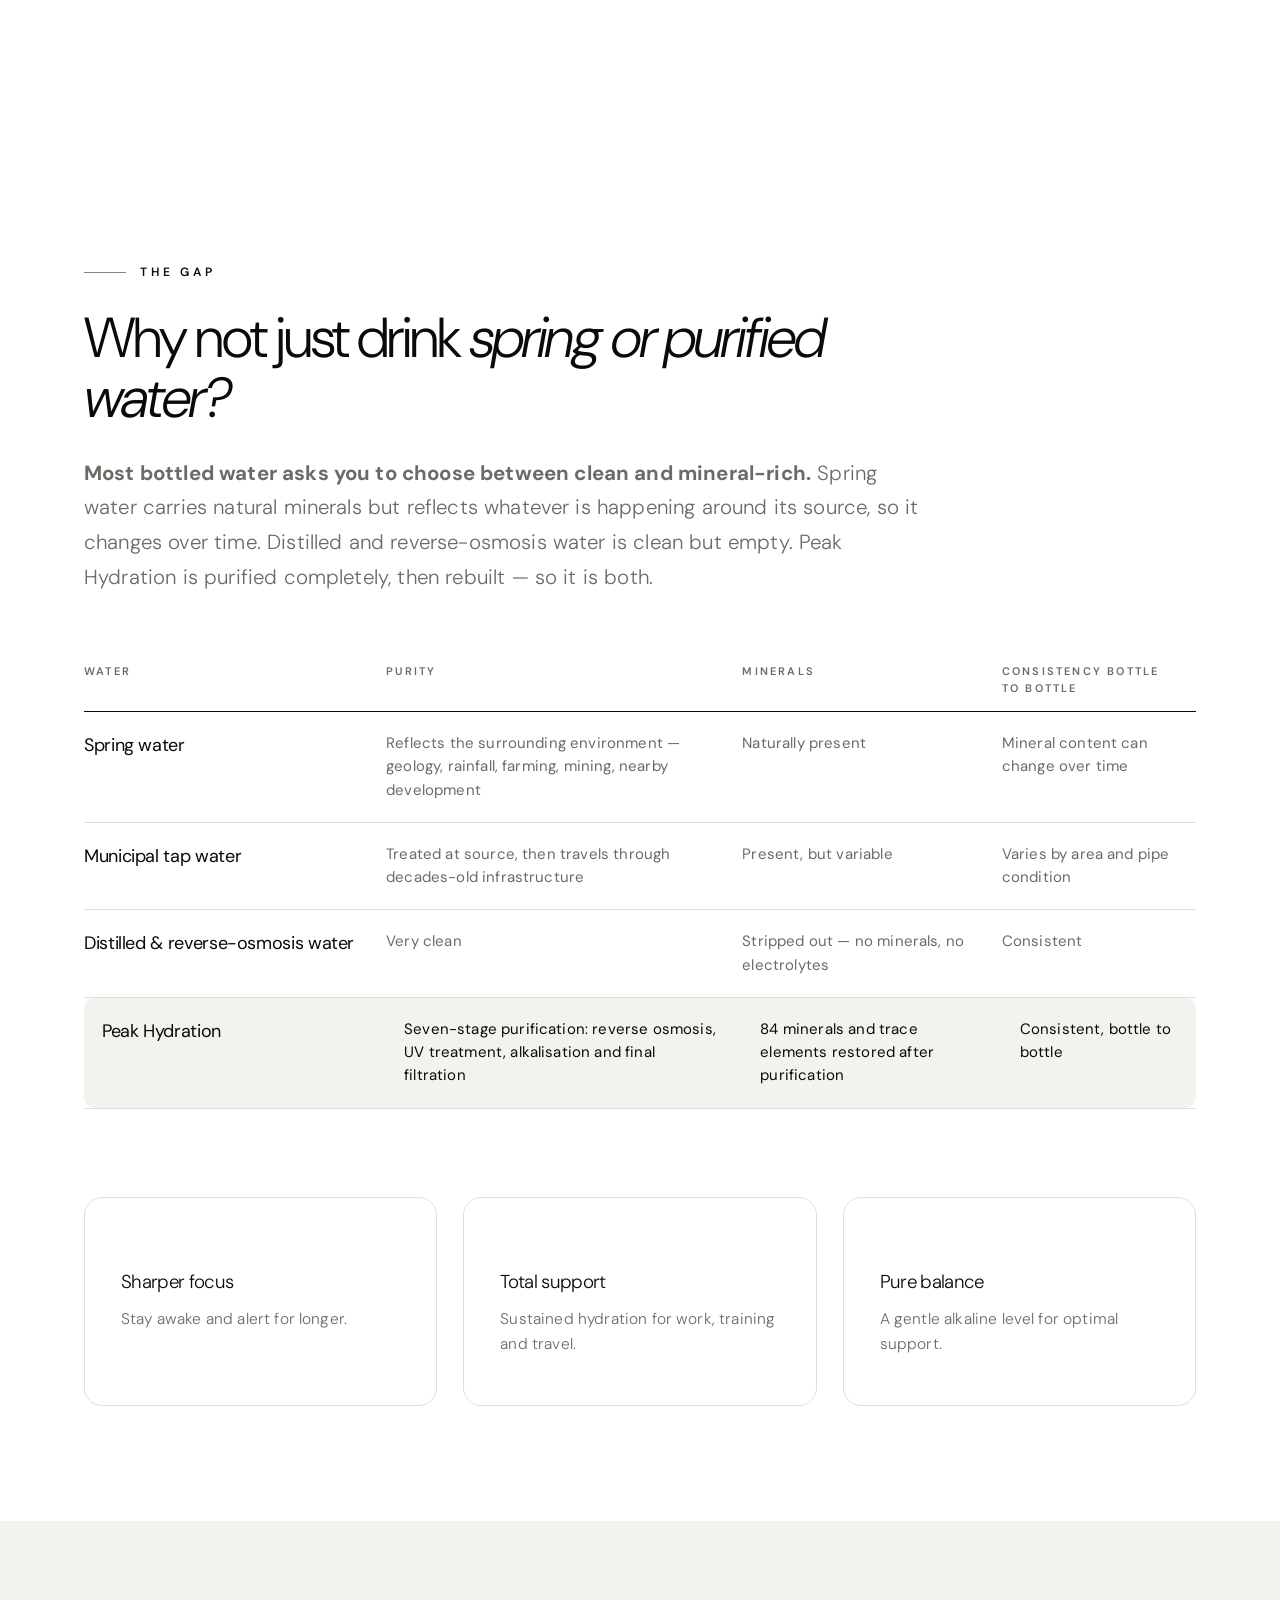
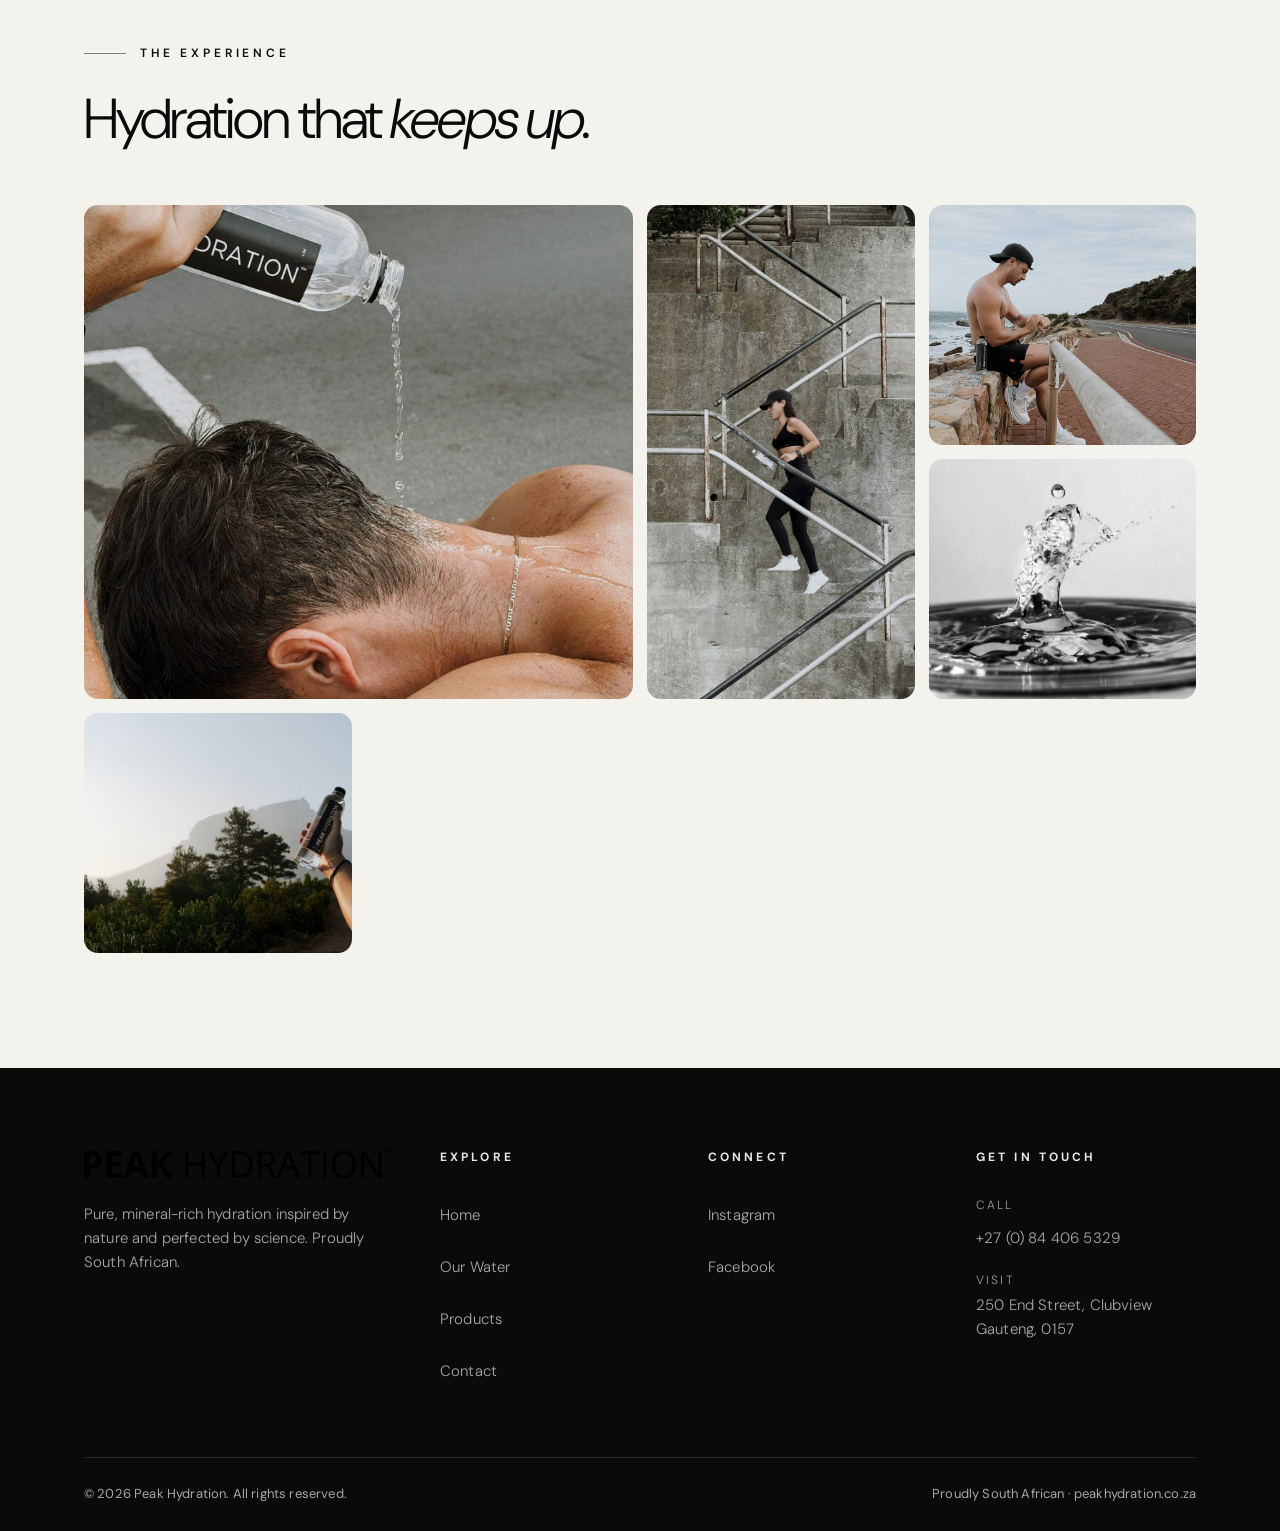
==== commit cfb9d6a2: "web updates" ====
--- a/index.html
+++ b/index.html
@@ -84,7 +84,7 @@
     <!-- ---------- BEAT 1 · THE PROMISE (still, black label) ---------- -->
     <div class="movie-copy" data-copy="0" data-side="left">
       <div class="movie-copy__inner">
-        <p class="mini">Mineral-Infused Still Water</p>
+        <p class="mini">Mineral-Infused Water</p>
         <h1>You've had water.<br><em>Now try hydration.</em></h1>
         <p class="sub">Pure, mineral-rich hydration inspired by nature, and perfected by science — for people who move with purpose.</p>
         <div class="actions">
@@ -99,7 +99,7 @@
          so the still range gets its own moment ---------- -->
     <div class="movie-copy" data-copy="1" data-side="right">
       <div class="movie-copy__inner">
-        <p class="mini">Still · Black Cap</p>
+        <p class="mini">Still</p>
         <h2>Mineral Infused<br><em>Still Water.</em></h2>
         <p class="sub">Purified to a clean, consistent base, then infused with 84 essential minerals and trace elements — balanced to a gentle alkaline level that mirrors your body's natural state. Smooth, bioavailable, true hydration from the first sip.</p>
         <div class="facts">
@@ -239,12 +239,23 @@
   </div>
 </section>
 
-<!-- ===================== POST-MOVIE: GALLERY ===================== -->
-<section class="section section--cream">
+<!-- ===================== POST-MOVIE: GALLERY / INSTAGRAM =====================
+     The grid below is the fallback: brand photography, shown whenever the
+     live feed is unavailable. js/instagram.js replaces it with real posts
+     once a token is configured, and only then relabels it as Instagram.
+     ========================================================================= -->
+<section class="section section--cream" id="instagram">
   <div class="container">
-    <span class="eyebrow reveal">The Experience</span>
-    <h2 class="display-md reveal" data-d="1" style="margin:26px 0 56px;">Hydration that <em class="italic">keeps up.</em></h2>
-    <div class="gallery">
+    <div class="ig-head">
+      <div>
+        <span class="eyebrow reveal" data-ig-label>The Experience</span>
+        <h2 class="display-md reveal" data-d="1" style="margin:26px 0 0;">Hydration that <em class="italic">keeps up.</em></h2>
+      </div>
+      <a class="btn btn--dark ig-follow" href="https://www.instagram.com/peakhydrationza/"
+         target="_blank" rel="noopener" data-ig-follow hidden>Follow <span class="arrow">→</span></a>
+    </div>
+
+    <div class="gallery" data-instagram data-handle="peakhydrationza">
       <figure class="wide reveal"><img src="assets/gap.jpg" alt="Clean, mineralised water" loading="lazy"></figure>
       <figure class="tall reveal" data-d="1"><img src="assets/lifestyle-1.jpg" alt="Peak Hydration in action" loading="lazy"></figure>
       <figure class="reveal" data-d="2"><img src="assets/lifestyle-2.jpg" alt="Peak Hydration" loading="lazy"></figure>
@@ -294,6 +305,7 @@
 </footer>
 
 <script src="js/main.js"></script>
+<script src="js/instagram.js"></script>
 <script src="js/scrub.js"></script>
 </body>
 </html>
--- a/css/style.css
+++ b/css/style.css
@@ -29,7 +29,7 @@
   --container: 1240px;
   --gutter: clamp(20px, 5vw, 64px);
   --radius: 18px;
-  --nav-h: 84px;
+  --nav-h: 92px;
 
   /* Motion */
   --ease: cubic-bezier(0.22, 1, 0.36, 1);
@@ -146,15 +146,24 @@
   border-bottom-color: var(--line);
 }
 .header--dark.scrolled { background: rgba(10,10,10,0.9); border-bottom-color: var(--line-dark); }
-.nav-inner { display: flex; align-items: center; justify-content: space-between; }
+/* The header runs wider than the body container — the wordmark is a very
+   wide lockup (1920x183, ~10.5:1), so at the 1240px container it crowded
+   the nav straight up against the logo. */
+.header .container { max-width: 1560px; }
+.nav-inner {
+  display: flex;
+  align-items: center;
+  justify-content: space-between;
+  gap: clamp(28px, 5vw, 88px);
+}
 .brand { display: flex; align-items: center; }
-.brand img { height: 40px; width: auto; }
+.brand img { height: 30px; width: auto; }
 .header--dark .brand { filter: brightness(0) invert(1); }
-.nav-links { display: flex; align-items: center; gap: 44px; }
+.nav-links { display: flex; align-items: center; gap: clamp(30px, 2.9vw, 54px); }
 .nav-links a {
-  font-size: 12.5px;
+  font-size: 12px;
   font-weight: 600;
-  letter-spacing: 0.24em;
+  letter-spacing: 0.18em;
   text-transform: uppercase;
   opacity: 0.75;
   position: relative;
@@ -170,7 +179,7 @@
 .nav-links a:hover, .nav-links a.active { opacity: 1; }
 .nav-links a:hover::after, .nav-links a.active::after { width: 100%; }
 .header--dark .nav-links a { color: var(--paper); }
-.nav-cta { margin-left: 8px; }
+.nav-cta { margin-left: clamp(6px, 1.6vw, 26px); }
 
 /* Mobile nav */
 .nav-toggle { display: none; flex-direction: column; gap: 6px; padding: 10px; z-index: 120; }
@@ -544,3 +553,57 @@
 /* Pillars reuse the existing card component above — this only spaces the
    homepage instance away from the comparison table. */
 .pillars { margin-top: clamp(56px, 7vw, 88px); }
+
+/* ---------- Instagram gallery ---------- */
+.ig-head {
+  display: flex;
+  align-items: flex-end;
+  justify-content: space-between;
+  gap: 32px;
+  flex-wrap: wrap;
+  margin-bottom: 56px;
+}
+.ig-follow[hidden] { display: none; }
+
+/* Live feed: even square tiles, replacing the editorial fallback layout */
+.gallery.ig-grid--live {
+  display: grid;
+  grid-template-columns: repeat(4, 1fr);
+  gap: 14px;
+}
+.ig-tile {
+  position: relative;
+  display: block;
+  aspect-ratio: 1 / 1;
+  overflow: hidden;
+  border-radius: 12px;
+  background: var(--paper-3);
+}
+.ig-tile img {
+  width: 100%; height: 100%;
+  object-fit: cover;
+  transition: transform 0.7s var(--ease);
+}
+.ig-tile:hover img { transform: scale(1.05); }
+.ig-tile::after {
+  content: "";
+  position: absolute; inset: 0;
+  background: rgba(10,10,10,0);
+  transition: background 0.4s var(--ease);
+}
+.ig-tile:hover::after { background: rgba(10,10,10,0.14); }
+.ig-tile__badge {
+  position: absolute; top: 10px; right: 12px;
+  font-size: 13px; line-height: 1;
+  color: #fff;
+  text-shadow: 0 1px 6px rgba(0,0,0,0.5);
+  pointer-events: none;
+}
+
+@media (max-width: 900px) {
+  .gallery.ig-grid--live { grid-template-columns: repeat(3, 1fr); }
+}
+@media (max-width: 560px) {
+  .gallery.ig-grid--live { grid-template-columns: repeat(2, 1fr); gap: 10px; }
+  .ig-head { margin-bottom: 36px; }
+}
